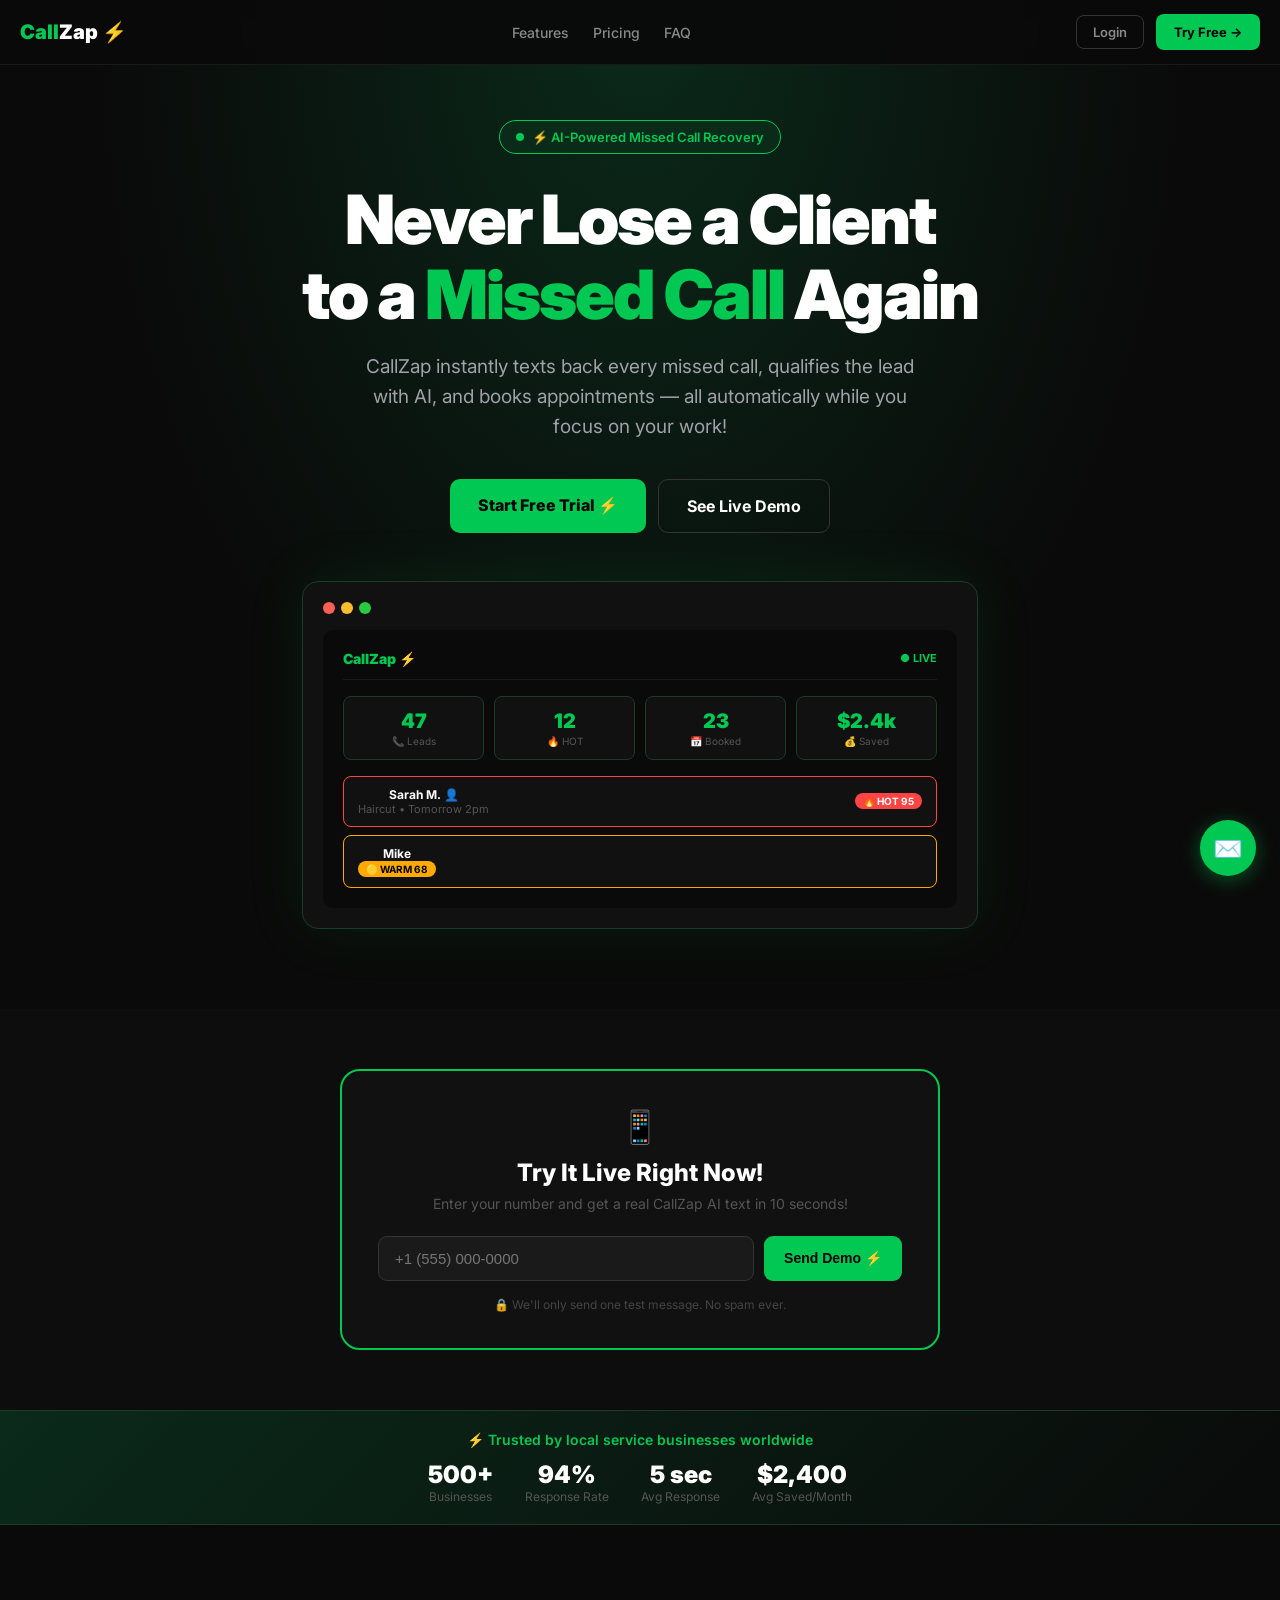
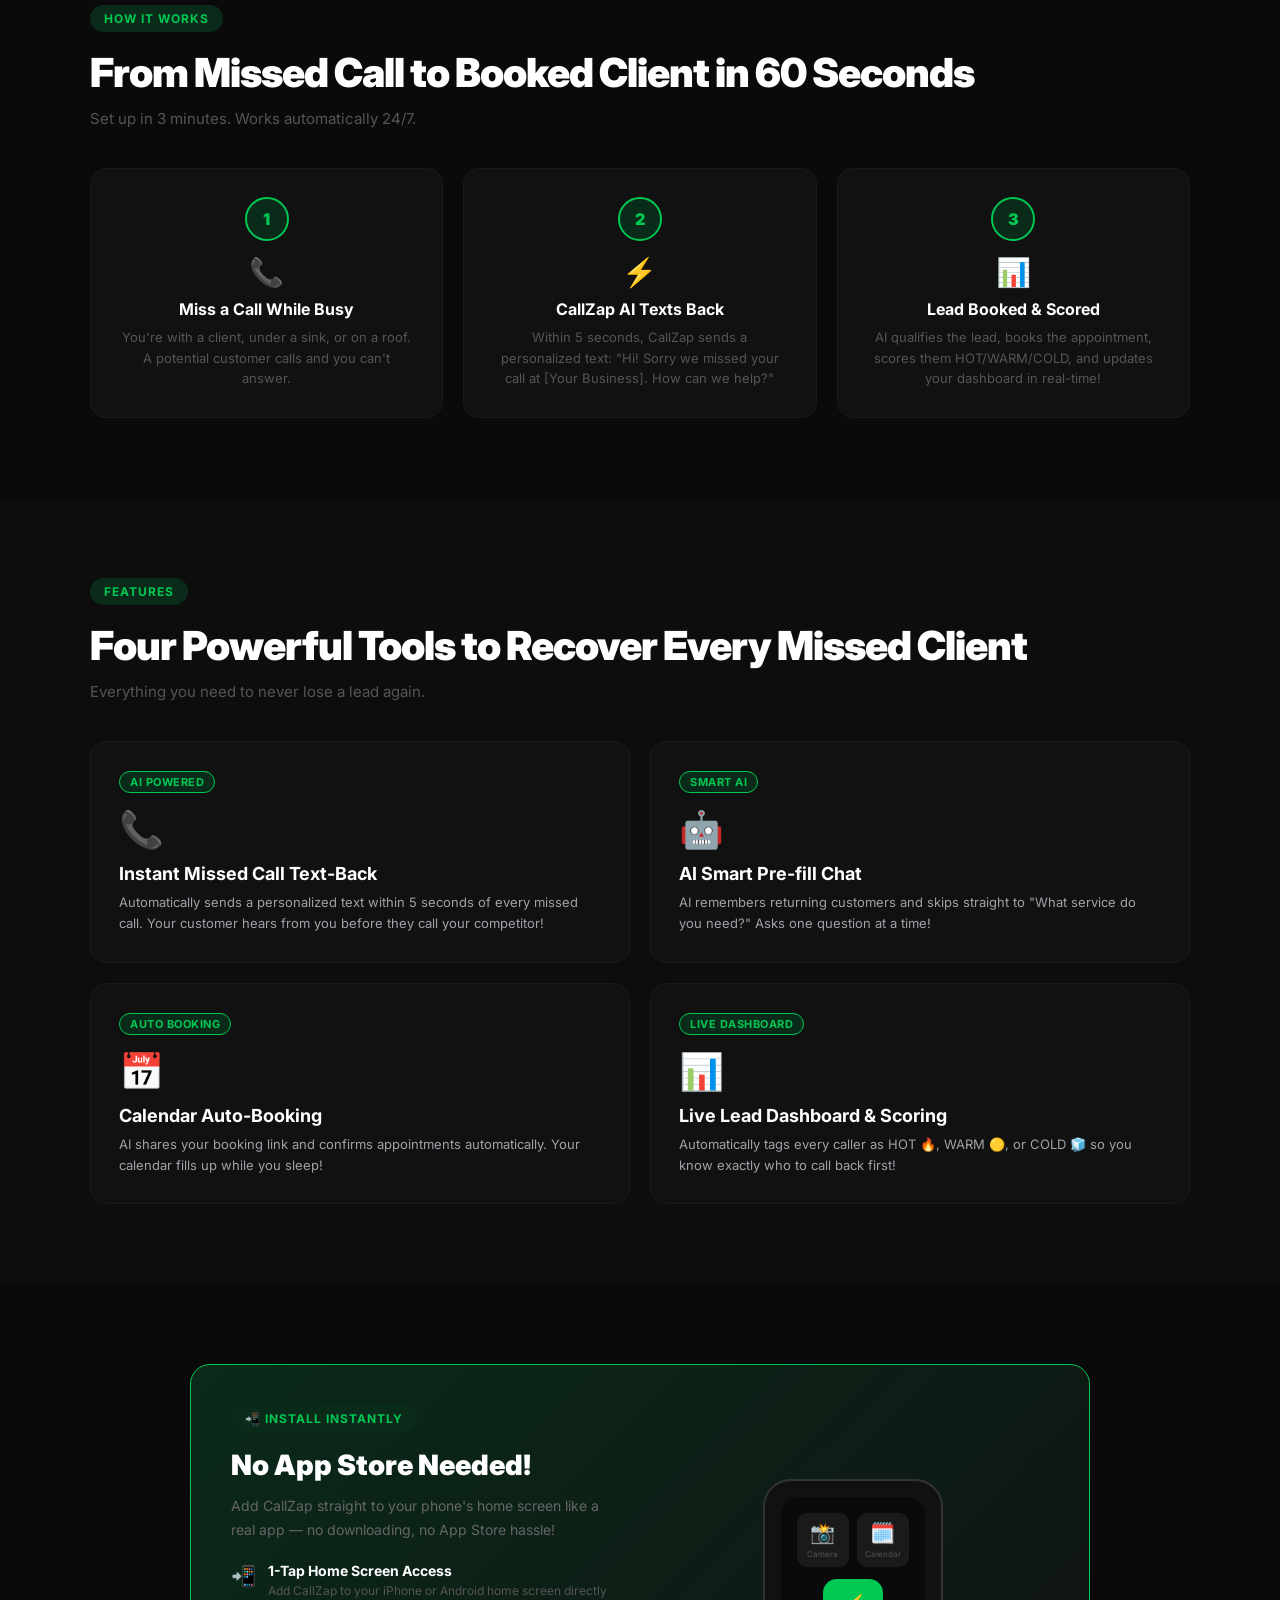
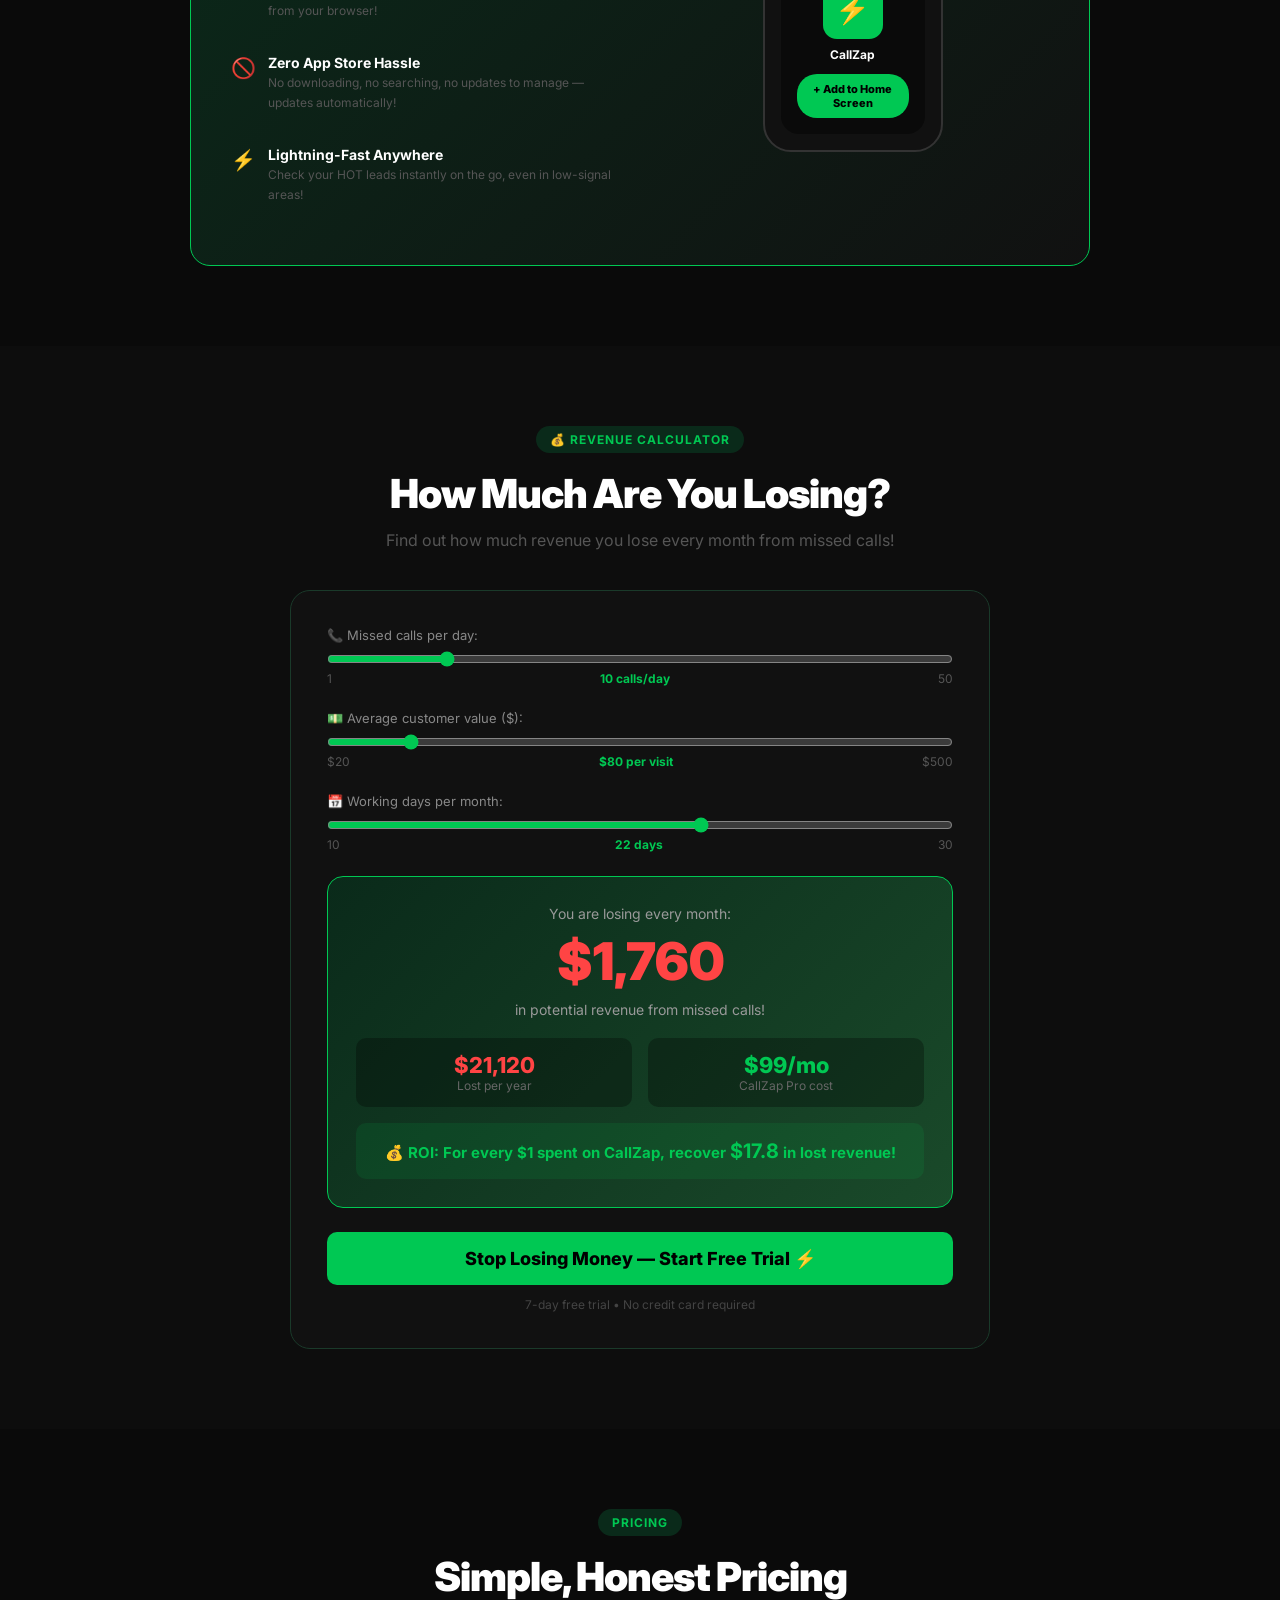
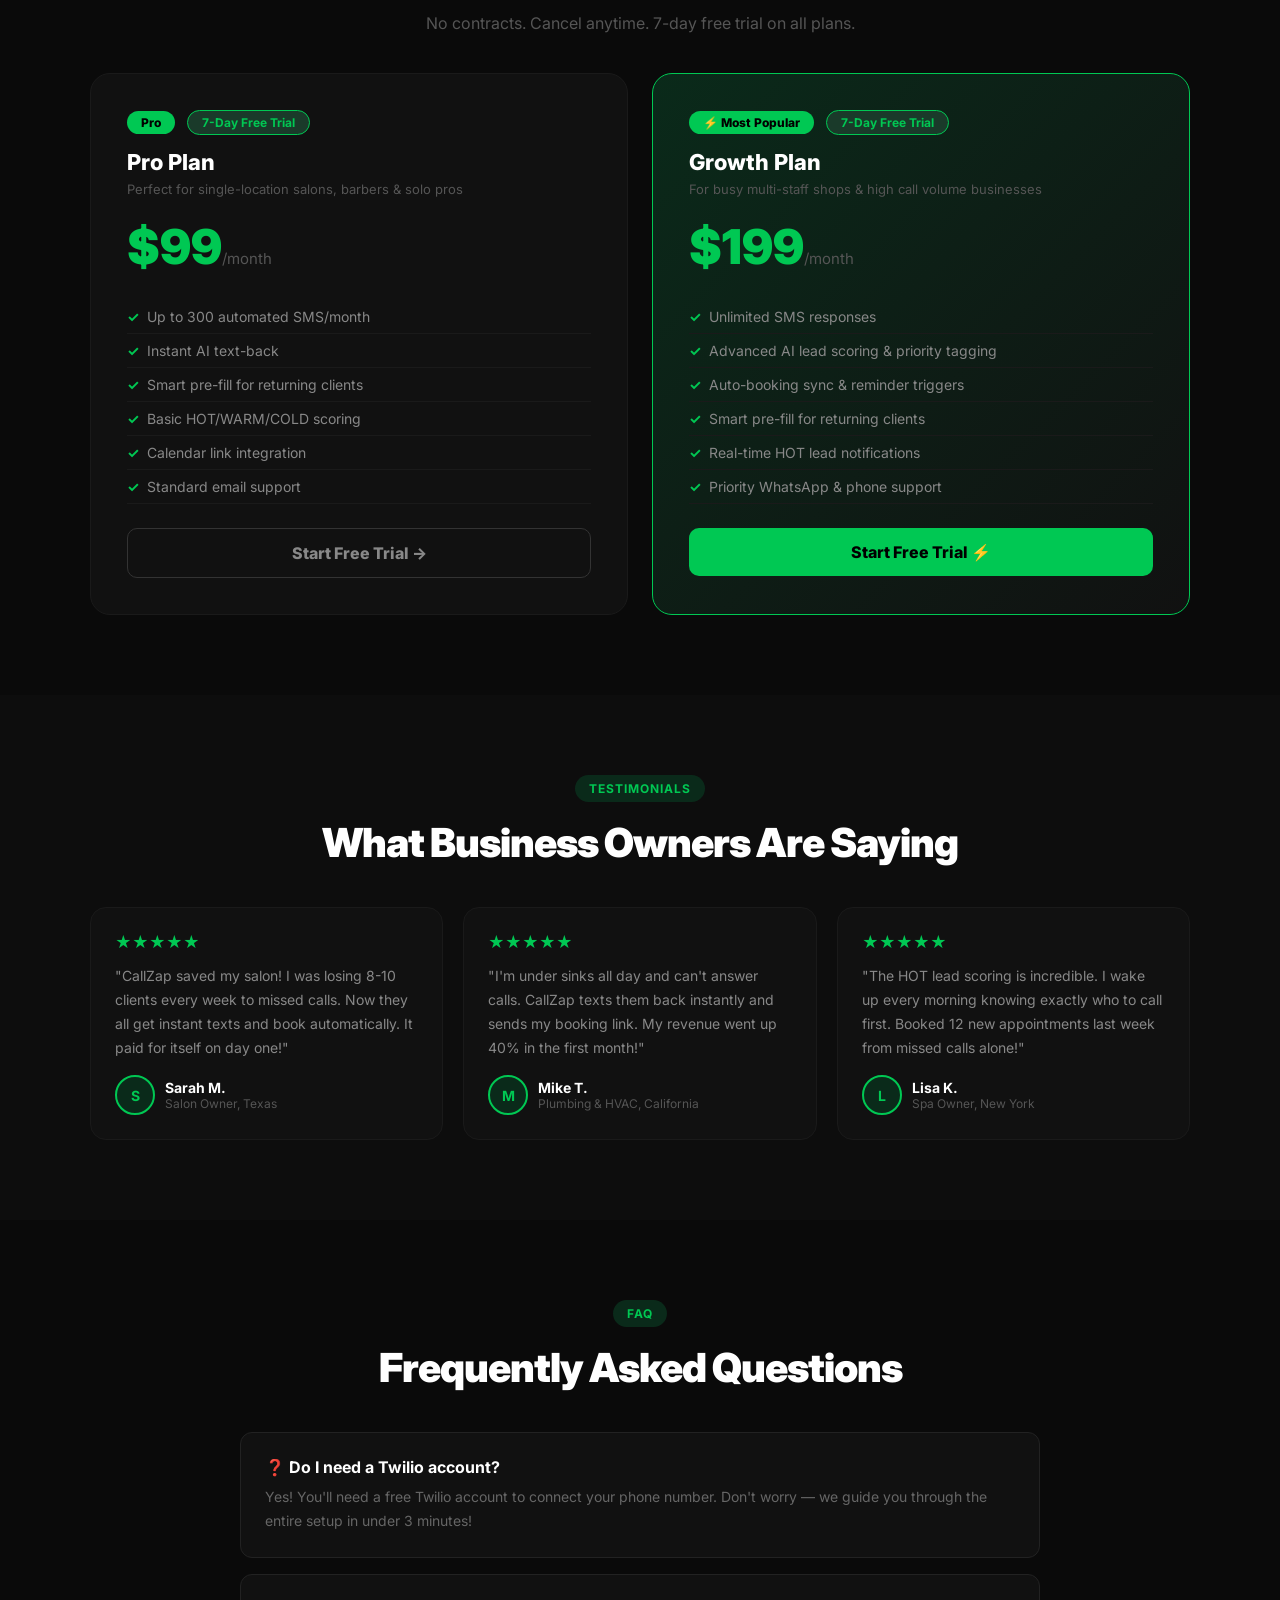
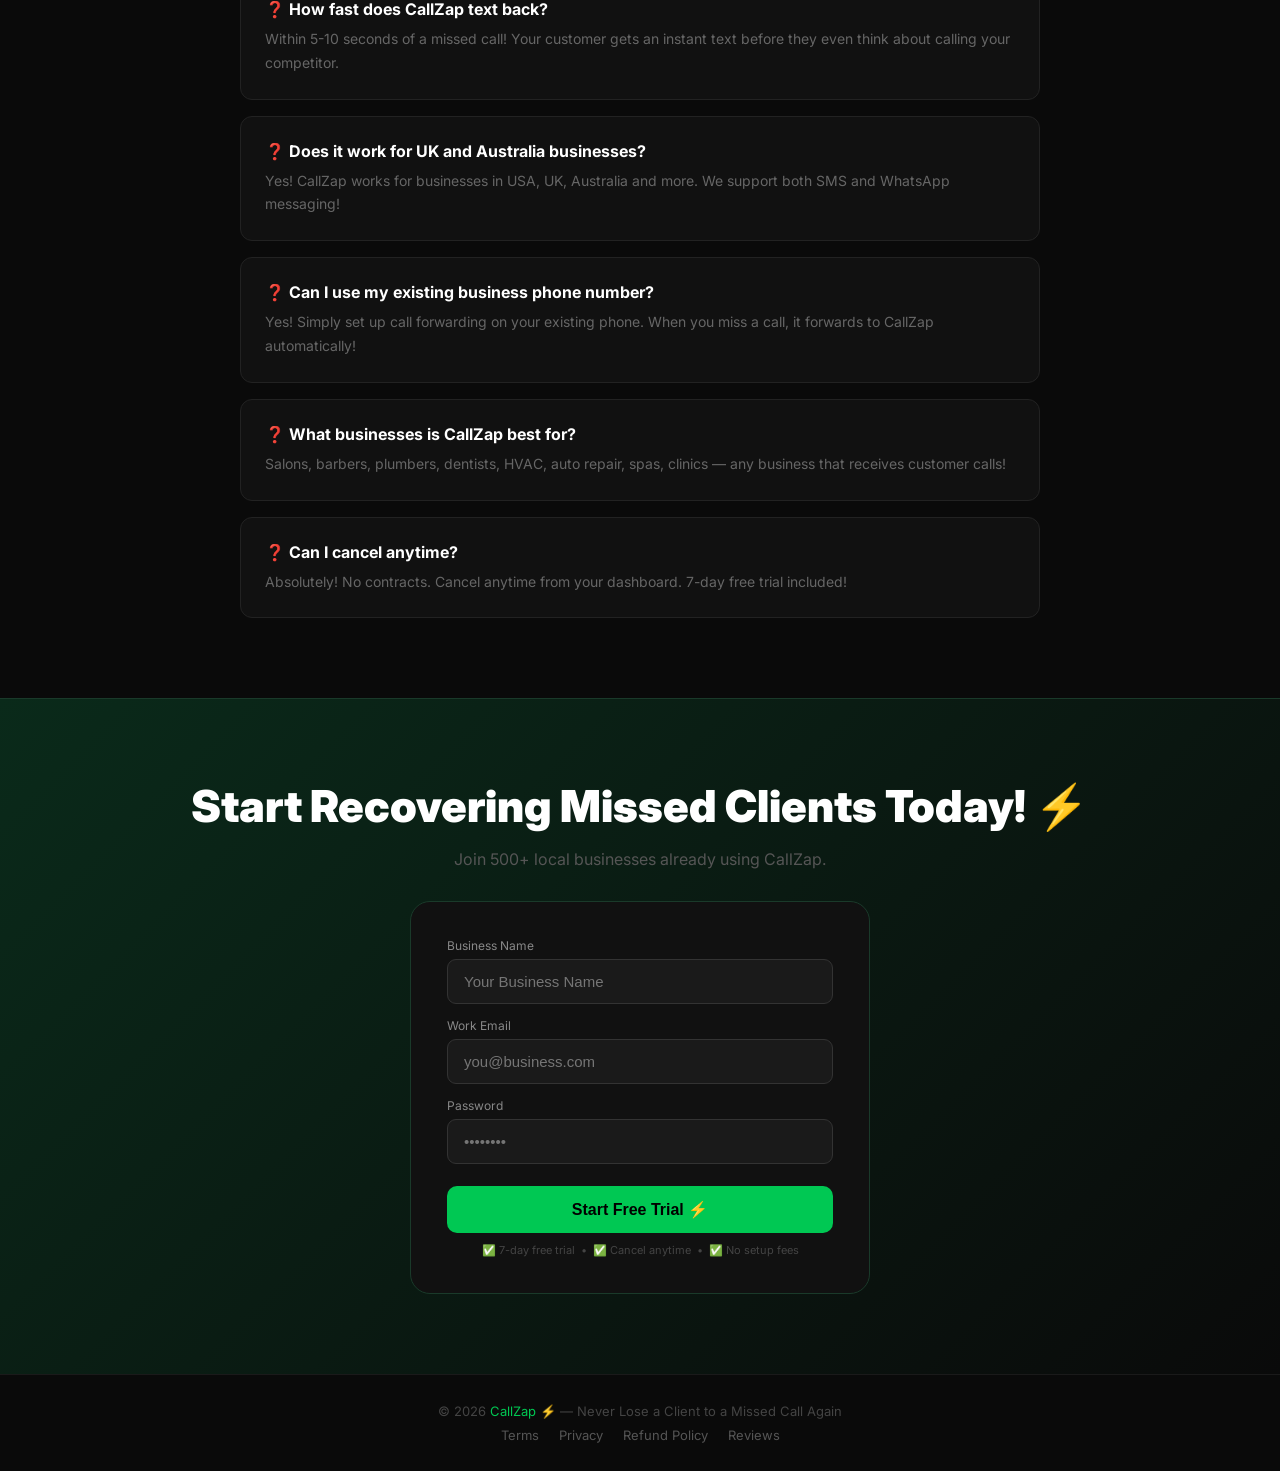
==== index.html @ d6287c59 "fix mobile overflow issues" ====
<!DOCTYPE html>
<html lang="en">
<head>
<meta charset="UTF-8">
<meta name="viewport" content="width=device-width, initial-scale=1.0">
<title>CallZap ⚡ — Never Lose a Client to a Missed Call Again</title>
<link rel="preconnect" href="https://fonts.googleapis.com">
<link href="https://fonts.googleapis.com/css2?family=Inter:wght@400;500;600;700;800;900&display=swap" rel="stylesheet">
<style>
* { margin: 0; padding: 0; box-sizing: border-box; }
body { font-family: 'Inter', sans-serif; background: #0a0a0a; color: white; overflow-x: hidden; }

/* NAVBAR */
.navbar {
  position: fixed; top: 0; width: 100%; z-index: 100;
  background: rgba(10,10,10,0.95);
  backdrop-filter: blur(10px);
  border-bottom: 1px solid #1a1a1a;
  padding: 14px 20px;
  display: flex; justify-content: space-between; align-items: center;
}
.nav-logo { color: #00c853; font-size: 20px; font-weight: 900; }
.nav-logo span { color: white; }
.nav-links { display: flex; gap: 24px; list-style: none; }
.nav-links a { color: #888; text-decoration: none; font-size: 14px; font-weight: 500; }
.nav-links a:hover { color: white; }
.nav-right { display: flex; gap: 12px; align-items: center; }
.nav-login {
  background: transparent; color: #888;
  border: 1px solid #333; padding: 8px 16px;
  border-radius: 8px; text-decoration: none;
  font-size: 13px; font-weight: 600;
}
.nav-cta {
  background: #00c853; color: #000;
  padding: 10px 18px; border-radius: 8px;
  text-decoration: none; font-weight: 700; font-size: 13px;
  white-space: nowrap;
}
.hamburger {
  display: none; flex-direction: column; gap: 5px;
  cursor: pointer; background: none; border: none; padding: 4px;
}
.hamburger span { width: 24px; height: 2px; background: white; border-radius: 2px; }
.mobile-menu {
  display: none; position: fixed;
  top: 56px; left: 0; right: 0;
  background: #111; border-bottom: 1px solid #1a3a2a;
  padding: 20px; z-index: 99;
  flex-direction: column; gap: 16px;
}
.mobile-menu.open { display: flex; }
.mobile-menu a { color: #888; text-decoration: none; font-size: 16px; padding: 8px 0; border-bottom: 1px solid #1a1a1a; }
.mob-cta {
  background: #00c853 !important; color: #000 !important;
  padding: 14px !important; border-radius: 8px;
  text-align: center; font-weight: 800 !important;
  font-size: 16px; display: block;
}
@media(max-width:768px) {
  .nav-links { display: none; }
  .nav-right { display: none; }
  .hamburger { display: flex; }
}

/* HERO */
.hero {
  min-height: 100vh;
  display: flex; align-items: center; justify-content: center;
  text-align: center;
  padding: 120px 20px 80px;
  background: radial-gradient(ellipse at top, #0a2a1a 0%, #0a0a0a 60%);
}
.hero-badge {
  display: inline-flex; align-items: center; gap: 8px;
  background: #0a2a1a; border: 1px solid #00c853;
  color: #00c853; padding: 8px 16px; border-radius: 20px;
  font-size: 13px; font-weight: 600; margin-bottom: 28px;
}
.badge-dot { width: 8px; height: 8px; background: #00c853; border-radius: 50%; animation: pulse 2s infinite; }
@keyframes pulse { 0%,100%{opacity:1} 50%{opacity:0.4} }
.hero h1 {
  font-size: clamp(32px, 6vw, 68px);
  font-weight: 900; line-height: 1.1;
  margin-bottom: 20px; letter-spacing: -2px;
}
.hero h1 span { color: #00c853; }
.hero p {
  font-size: clamp(15px, 2vw, 19px);
  color: #A1A1AA; max-width: 560px; margin: 0 auto 36px;
  line-height: 1.6;
}
.hero-buttons { display: flex; gap: 12px; justify-content: center; flex-wrap: wrap; margin-bottom: 48px; }
.btn-primary {
  background: #00c853; color: #000;
  padding: 16px 28px; border-radius: 10px;
  font-weight: 800; font-size: 16px;
  text-decoration: none; display: inline-block;
  transition: all 0.2s;
}
.btn-primary:hover { background: #00a846; transform: translateY(-2px); }
.btn-secondary {
  background: transparent; color: white;
  padding: 16px 28px; border-radius: 10px;
  font-weight: 700; font-size: 16px;
  text-decoration: none; border: 1px solid #333;
  transition: all 0.2s;
}
.btn-secondary:hover { border-color: #00c853; color: #00c853; }

/* DASHBOARD SCREENSHOT */
.dashboard-preview {
  max-width: 900px; margin: 0 auto;
  background: #111; border: 1px solid #1a3a2a;
  border-radius: 16px; padding: 20px;
  box-shadow: 0 0 60px rgba(0,200,83,0.1);
}
.preview-bar {
  display: flex; gap: 6px; margin-bottom: 16px;
}
.preview-dot { width: 12px; height: 12px; border-radius: 50%; }
.preview-inner {
  background: #0a0a0a; border-radius: 10px; padding: 20px;
}
.preview-nav {
  display: flex; justify-content: space-between;
  align-items: center; margin-bottom: 16px;
  padding-bottom: 12px; border-bottom: 1px solid #1a1a1a;
}
.preview-logo { color: #00c853; font-weight: 900; font-size: 14px; }
.preview-stats { display: grid; grid-template-columns: repeat(4,1fr); gap: 10px; margin-bottom: 16px; }
.preview-stat {
  background: #111; border: 1px solid #1a3a2a;
  border-radius: 8px; padding: 12px; text-align: center;
}
.preview-num { font-size: 20px; font-weight: 900; color: #00c853; }
.preview-lbl { color: #555; font-size: 10px; margin-top: 2px; }
.preview-leads { display: flex; flex-direction: column; gap: 8px; }
.preview-lead {
  background: #111; border-radius: 8px; padding: 10px 14px;
  display: flex; justify-content: space-between; align-items: center;
}
.preview-lead-name { font-weight: 700; font-size: 12px; }
.preview-lead-service { color: #555; font-size: 11px; }
.hot-badge { background: #ff4444; color: white; padding: 2px 8px; border-radius: 10px; font-size: 10px; font-weight: 700; }
.warm-badge { background: #ffaa00; color: #000; padding: 2px 8px; border-radius: 10px; font-size: 10px; font-weight: 700; }

/* LIVE DEMO BOX */
.demo-wrap { background: #0d0d0d; padding: 60px 20px; }
.demo-box {
  max-width: 600px; margin: 0 auto;
  background: #111; border: 2px solid #00c853;
  border-radius: 20px; padding: 36px; text-align: center;
}
.demo-title { font-size: 24px; font-weight: 800; margin-bottom: 8px; }
.demo-sub { color: #555; font-size: 14px; margin-bottom: 24px; }
.demo-input-row { display: flex; gap: 10px; margin-bottom: 16px; }
.demo-input {
  flex: 1; padding: 13px 16px;
  background: #1a1a1a; border: 1px solid #333;
  border-radius: 9px; color: white; font-size: 15px; outline: none;
}
.demo-input:focus { border-color: #00c853; }
.demo-btn {
  background: #00c853; color: #000; border: none;
  padding: 13px 20px; border-radius: 9px;
  font-weight: 800; font-size: 14px; cursor: pointer;
  white-space: nowrap;
}
.demo-note { color: #444; font-size: 12px; }

/* SOCIAL PROOF BANNER */
.proof-wrap {
  background: linear-gradient(135deg, #0a2a1a, #0a0a0a);
  border-top: 1px solid #1a3a2a; border-bottom: 1px solid #1a3a2a;
  padding: 20px; text-align: center;
}
.proof-text { color: #00c853; font-size: 14px; font-weight: 600; }
.proof-stats { display: flex; gap: 32px; justify-content: center; margin-top: 12px; flex-wrap: wrap; }
.proof-stat { text-align: center; }
.proof-num { font-size: 24px; font-weight: 900; color: white; }
.proof-lbl { color: #555; font-size: 12px; }

/* HOW IT WORKS */
.hiw-wrap { padding: 80px 20px; }
.section { max-width: 1100px; margin: 0 auto; }
.section-badge {
  display: inline-block; background: #0a2a1a;
  color: #00c853; padding: 6px 14px; border-radius: 20px;
  font-size: 12px; font-weight: 700; text-transform: uppercase;
  letter-spacing: 1px; margin-bottom: 16px;
}
.section-title { font-size: clamp(24px, 4vw, 40px); font-weight: 900; margin-bottom: 12px; letter-spacing: -1px; }
.section-sub { color: #555; font-size: 15px; margin-bottom: 40px; }
.steps { display: grid; grid-template-columns: repeat(3,1fr); gap: 20px; }
@media(max-width:700px){ .steps { grid-template-columns: 1fr; } }
.step {
  background: #111; border: 1px solid #1a1a1a;
  border-radius: 16px; padding: 28px; text-align: center;
  transition: border-color 0.3s;
}
.step:hover { border-color: #00c853; }
.step-num {
  width: 44px; height: 44px; background: #0a2a1a;
  border: 2px solid #00c853; border-radius: 50%;
  display: flex; align-items: center; justify-content: center;
  font-weight: 900; color: #00c853; font-size: 16px;
  margin: 0 auto 14px;
}
.step-icon { font-size: 28px; margin-bottom: 10px; }
.step h3 { font-size: 16px; font-weight: 700; margin-bottom: 8px; }
.step p { color: #555; font-size: 13px; line-height: 1.6; }

/* FEATURES */
.features-wrap { background: #0d0d0d; padding: 80px 20px; }
.features-grid { display: grid; grid-template-columns: repeat(2,1fr); gap: 20px; }
@media(max-width:700px){ .features-grid { grid-template-columns: 1fr; } }
.fcard {
  background: #111; border: 1px solid #1a1a1a;
  border-radius: 16px; padding: 28px;
  transition: all 0.3s;
}
.fcard:hover { border-color: #00c853; transform: translateY(-4px); }
.fcard-badge {
  display: inline-block; background: #0a2a1a;
  color: #00c853; border: 1px solid #00c853;
  padding: 3px 10px; border-radius: 20px;
  font-size: 11px; font-weight: 700;
  text-transform: uppercase; letter-spacing: 0.5px;
  margin-bottom: 14px;
}
.fcard-icon { font-size: 36px; margin-bottom: 12px; }
.fcard h3 { font-size: 18px; font-weight: 700; margin-bottom: 8px; }
.fcard p { color: #A1A1AA; font-size: 13px; line-height: 1.6; }

/* PWA SECTION */
.pwa-wrap { padding: 80px 20px; }
.pwa-box {
  max-width: 900px; margin: 0 auto;
  background: linear-gradient(135deg, #0a2a1a, #111);
  border: 1px solid #00c853; border-radius: 20px; padding: 40px;
  display: grid; grid-template-columns: 1fr 1fr; gap: 32px; align-items: center;
}
@media(max-width:700px){ .pwa-box { grid-template-columns: 1fr; } }
.pwa-left h2 { font-size: 28px; font-weight: 900; margin-bottom: 12px; }
.pwa-left p { color: #666; font-size: 14px; line-height: 1.7; margin-bottom: 20px; }
.pwa-features { display: flex; flex-direction: column; gap: 12px; }
.pwa-feature { display: flex; align-items: flex-start; gap: 12px; }
.pwa-feature-icon { font-size: 20px; margin-top: 2px; }
.pwa-feature-text h4 { font-size: 14px; font-weight: 700; margin-bottom: 2px; }
.pwa-feature-text p { color: #555; font-size: 12px; }
.pwa-right { text-align: center; }
.phone-mockup {
  background: #111; border: 2px solid #333;
  border-radius: 28px; padding: 16px;
  display: inline-block; max-width: 180px;
}
.phone-screen {
  background: #0a0a0a; border-radius: 18px;
  padding: 16px; text-align: center;
}
.phone-app-icon {
  width: 60px; height: 60px; background: #00c853;
  border-radius: 14px; margin: 0 auto 8px;
  display: flex; align-items: center; justify-content: center;
  font-size: 28px;
}
.phone-app-name { color: white; font-size: 12px; font-weight: 700; }
.phone-install-btn {
  margin-top: 12px; padding: 8px 16px;
  background: #00c853; color: #000;
  border-radius: 20px; font-size: 11px;
  font-weight: 800; display: inline-block;
}

/* ROI CALCULATOR */
.calc-wrap { background: #0d0d0d; padding: 80px 20px; }
.calc-box {
  max-width: 700px; margin: 0 auto;
  background: #111; border: 1px solid #1a3a2a;
  border-radius: 20px; padding: 36px;
}
.slider-group { margin-bottom: 24px; }
.slider-label { color: #888; font-size: 13px; display: block; margin-bottom: 8px; }
.slider { width: 100%; accent-color: #00c853; }
.slider-row { display: flex; justify-content: space-between; color: #555; font-size: 12px; }
.slider-value { color: #00c853; font-weight: 700; }
.calc-result {
  background: linear-gradient(135deg, #0a2a1a, #1a4a2a);
  border: 1px solid #00c853; border-radius: 16px;
  padding: 28px; text-align: center; margin: 24px 0;
}
.calc-loss { font-size: 52px; font-weight: 900; color: #ff4444; }
.calc-sublabel { color: #999; font-size: 14px; margin-top: 8px; }
.calc-grid { display: grid; grid-template-columns: 1fr 1fr; gap: 16px; margin-top: 20px; }
.calc-stat { background: rgba(0,0,0,0.3); border-radius: 10px; padding: 14px; }
.calc-stat-num { font-size: 22px; font-weight: 800; }
.calc-stat-lbl { color: #666; font-size: 12px; }
.calc-roi {
  margin-top: 16px; padding: 16px;
  background: rgba(0,200,83,0.1); border-radius: 10px;
  color: #00c853; font-weight: 700; font-size: 15px;
}

/* PRICING */
.pricing-wrap { padding: 80px 20px; }
.pricing-grid { display: grid; grid-template-columns: repeat(2,1fr); gap: 24px; }
@media(max-width:700px){ .pricing-grid { grid-template-columns: 1fr; } }
.pcard {
  background: #111; border: 1px solid #1a1a1a;
  border-radius: 20px; padding: 36px; transition: all 0.3s;
}
.pcard.popular {
  border-color: #00c853;
  background: linear-gradient(135deg, #0a2a1a, #111);
}
.popular-badge {
  background: #00c853; color: #000;
  padding: 4px 14px; border-radius: 20px;
  font-size: 12px; font-weight: 800;
  display: inline-block; margin-bottom: 14px;
}
.trial-badge {
  background: #1a3a2a; color: #00c853;
  border: 1px solid #00c853;
  padding: 4px 14px; border-radius: 20px;
  font-size: 12px; font-weight: 700;
  display: inline-block; margin-bottom: 14px; margin-left: 8px;
}
.plan-name { font-size: 22px; font-weight: 800; margin-bottom: 6px; }
.plan-target { color: #555; font-size: 13px; margin-bottom: 20px; }
.plan-price { font-size: 48px; font-weight: 900; color: #00c853; }
.plan-price span { font-size: 15px; color: #555; font-weight: 400; }
.plan-features { list-style: none; margin: 24px 0; }
.plan-features li {
  padding: 8px 0; color: #888; font-size: 14px;
  border-bottom: 1px solid #1a1a1a;
  display: flex; align-items: center; gap: 8px;
}
.plan-features li::before { content: "✓"; color: #00c853; font-weight: 700; }
.plan-btn {
  width: 100%; padding: 14px;
  background: #00c853; color: #000;
  border: none; border-radius: 10px;
  font-weight: 800; font-size: 16px;
  cursor: pointer; text-decoration: none;
  display: block; text-align: center; transition: all 0.2s;
}
.plan-btn:hover { background: #00a846; }
.plan-btn.outline {
  background: transparent; color: #888; border: 1px solid #333;
}
.plan-btn.outline:hover { border-color: #00c853; color: #00c853; }

/* TESTIMONIALS */
.testi-wrap { background: #0d0d0d; padding: 80px 20px; }
.tgrid { display: grid; grid-template-columns: repeat(3,1fr); gap: 20px; }
@media(max-width:700px){ .tgrid { grid-template-columns: 1fr; } }
.tcard {
  background: #111; border: 1px solid #1a1a1a;
  border-radius: 16px; padding: 24px;
}
.stars { color: #00c853; font-size: 16px; margin-bottom: 12px; }
.tcard p { color: #888; font-size: 14px; line-height: 1.7; margin-bottom: 16px; }
.tauthor { display: flex; align-items: center; gap: 10px; }
.tavatar {
  width: 40px; height: 40px; border-radius: 50%;
  background: #0a2a1a; border: 2px solid #00c853;
  display: flex; align-items: center; justify-content: center;
  font-weight: 700; color: #00c853; font-size: 14px;
}
.tname { font-weight: 700; font-size: 14px; }
.trole { color: #555; font-size: 12px; }

/* FAQ */
.faq-wrap { padding: 80px 20px; }
.faq-list { display: flex; flex-direction: column; gap: 16px; max-width: 800px; margin: 0 auto; }
.faq-item {
  background: #111; border: 1px solid #222;
  border-radius: 12px; padding: 24px;
  cursor: pointer; transition: border-color 0.3s;
}
.faq-item:hover { border-color: #00c853; }
.faq-q { font-size: 16px; font-weight: 700; margin-bottom: 8px; }
.faq-a { color: #666; font-size: 14px; line-height: 1.7; }

/* BOTTOM CTA */
.cta-wrap {
  background: linear-gradient(135deg, #0a2a1a, #0a0a0a);
  border-top: 1px solid #1a3a2a; padding: 80px 20px; text-align: center;
}
.cta-wrap h2 { font-size: clamp(24px, 4vw, 44px); font-weight: 900; margin-bottom: 16px; }
.cta-wrap p { color: #555; font-size: 16px; margin-bottom: 32px; }
.signup-box {
  max-width: 460px; margin: 0 auto;
  background: #111; border: 1px solid #1a3a2a;
  border-radius: 20px; padding: 36px;
}
.form-group { margin-bottom: 14px; text-align: left; }
.form-group label { display: block; color: #888; font-size: 12px; margin-bottom: 6px; }
.form-group input {
  width: 100%; padding: 13px 16px;
  background: #1a1a1a; border: 1px solid #333;
  border-radius: 9px; color: white; font-size: 15px; outline: none;
}
.form-group input:focus { border-color: #00c853; }
.signup-btn {
  width: 100%; padding: 14px;
  background: #00c853; color: #000;
  border: none; border-radius: 10px;
  font-weight: 800; font-size: 16px; cursor: pointer; margin-top: 8px;
}
.signup-note { color: #444; font-size: 11px; margin-top: 10px; }

/* FOOTER */
footer {
  background: #0a0a0a; border-top: 1px solid #1a1a1a;
  padding: 28px 20px; text-align: center; color: #444; font-size: 13px;
}
footer span { color: #00c853; }
footer a { color: #555; text-decoration: none; margin: 0 8px; }
footer a:hover { color: #00c853; }

/* EMAIL BUTTON */
.email-float {
  position: fixed; bottom: 24px; right: 24px;
  background: #00c853; color: white;
  width: 56px; height: 56px; border-radius: 50%;
  display: flex; align-items: center; justify-content: center;
  font-size: 24px; text-decoration: none;
  box-shadow: 0 4px 20px rgba(0,200,83,0.4); z-index: 9999;
  transition: all 0.3s;
}
.email-float:hover { transform: scale(1.1); }
  @media(max-width:500px) {
  .demo-input-row { flex-direction: column; }
  .demo-btn { width: 100%; }
}
  @media(max-width:500px) {
  .calc-grid { grid-template-columns: 1fr; }
  .pwa-box { padding: 20px; }
  .calc-box { padding: 20px; }
  .demo-box { padding: 20px; }
}
</style>
</head>
<body>

<!-- NAVBAR -->
<nav class="navbar">
  <div class="nav-logo">Call<span>Zap</span> ⚡</div>
  <ul class="nav-links">
    <li><a href="#features">Features</a></li>
    <li><a href="#pricing">Pricing</a></li>
    <li><a href="#faq">FAQ</a></li>
  </ul>
  <div class="nav-right">
    <a href="login.html" class="nav-login">Login</a>
    <a href="signup.html" class="nav-cta">Try Free →</a>
  </div>
  <button class="hamburger" onclick="toggleMenu()">
    <span></span><span></span><span></span>
  </button>
</nav>

<!-- MOBILE MENU -->
<div class="mobile-menu" id="mobileMenu">
  <a href="#features" onclick="toggleMenu()">Features</a>
  <a href="#pricing" onclick="toggleMenu()">Pricing</a>
  <a href="#faq" onclick="toggleMenu()">FAQ</a>
  <a href="login.html" onclick="toggleMenu()">Login</a>
  <a href="signup.html" class="mob-cta">Start Free Trial ⚡</a>
</div>

<!-- HERO -->
<section class="hero">
  <div>
    <div class="hero-badge">
      <span class="badge-dot"></span>
      ⚡ AI-Powered Missed Call Recovery
    </div>
    <h1>Never Lose a Client<br>to a <span>Missed Call</span> Again</h1>
    <p>CallZap instantly texts back every missed call, qualifies the lead with AI, and books appointments — all automatically while you focus on your work!</p>
    <div class="hero-buttons">
      <a href="signup.html" class="btn-primary">Start Free Trial ⚡</a>
      <a href="#demo" class="btn-secondary">See Live Demo</a>
    </div>

    <!-- DASHBOARD PREVIEW -->
    <div class="dashboard-preview">
      <div class="preview-bar">
        <div class="preview-dot" style="background:#ff5f57"></div>
        <div class="preview-dot" style="background:#ffbd2e"></div>
        <div class="preview-dot" style="background:#28ca41"></div>
      </div>
      <div class="preview-inner">
        <div class="preview-nav">
          <div class="preview-logo">CallZap ⚡</div>
          <div style="color:#00c853;font-size:11px;font-weight:700;">● LIVE</div>
        </div>
        <div class="preview-stats">
          <div class="preview-stat">
            <div class="preview-num">47</div>
            <div class="preview-lbl">📞 Leads</div>
          </div>
          <div class="preview-stat">
            <div class="preview-num">12</div>
            <div class="preview-lbl">🔥 HOT</div>
          </div>
          <div class="preview-stat">
            <div class="preview-num">23</div>
            <div class="preview-lbl">📅 Booked</div>
          </div>
          <div class="preview-stat">
            <div class="preview-num">$2.4k</div>
            <div class="preview-lbl">💰 Saved</div>
          </div>
        </div>
        <div class="preview-leads">
          <div class="preview-lead" style="border:1px solid #ff4444">
            <div>
              <div class="preview-lead-name">Sarah M. 👤</div>
              <div class="preview-lead-service">Haircut • Tomorrow 2pm</div>
            </div>
            <div class="hot-badge">🔥 HOT 95</div>
          </div>
          <div class="preview-lead" style="border:1px solid #ffaa00">
            <div>
              <div class="preview-lead-name">Mike
      </div>
            <div class="warm-badge">🟡 WARM 68</div>
          </div>
        </div>
      </div>
    </div>
  </div>
</section>

<!-- LIVE DEMO -->
<div class="demo-wrap" id="demo">
  <div class="demo-box">
    <div style="font-size:32px;margin-bottom:12px;">📱</div>
    <div class="demo-title">Try It Live Right Now!</div>
    <div class="demo-sub">Enter your number and get a real CallZap AI text in 10 seconds!</div>
    <div class="demo-input-row">
      <input class="demo-input" id="demoPhone" placeholder="+1 (555) 000-0000" type="tel">
      <button class="demo-btn" onclick="sendDemo()">Send Demo ⚡</button>
    </div>
    <div class="demo-note">🔒 We'll only send one test message. No spam ever.</div>
    <div id="demoResult" style="display:none;margin-top:16px;padding:12px;background:#0a2a1a;border:1px solid #00c853;border-radius:8px;color:#00c853;font-size:14px;">
      ✅ Demo text sent! Check your phone!
    </div>
  </div>
</div>

<!-- SOCIAL PROOF BANNER -->
<div class="proof-wrap">
  <div class="proof-text">⚡ Trusted by local service businesses worldwide</div>
  <div class="proof-stats">
    <div class="proof-stat">
      <div class="proof-num">500+</div>
      <div class="proof-lbl">Businesses</div>
    </div>
    <div class="proof-stat">
      <div class="proof-num">94%</div>
      <div class="proof-lbl">Response Rate</div>
    </div>
    <div class="proof-stat">
      <div class="proof-num">5 sec</div>
      <div class="proof-lbl">Avg Response</div>
    </div>
    <div class="proof-stat">
      <div class="proof-num">$2,400</div>
      <div class="proof-lbl">Avg Saved/Month</div>
    </div>
  </div>
</div>

<!-- HOW IT WORKS -->
<div class="hiw-wrap">
  <div class="section">
    <div class="section-badge">How It Works</div>
    <div class="section-title">From Missed Call to Booked Client in 60 Seconds</div>
    <div class="section-sub">Set up in 3 minutes. Works automatically 24/7.</div>
    <div class="steps">
      <div class="step">
        <div class="step-num">1</div>
        <div class="step-icon">📞</div>
        <h3>Miss a Call While Busy</h3>
        <p>You're with a client, under a sink, or on a roof. A potential customer calls and you can't answer.</p>
      </div>
      <div class="step">
        <div class="step-num">2</div>
        <div class="step-icon">⚡</div>
        <h3>CallZap AI Texts Back</h3>
        <p>Within 5 seconds, CallZap sends a personalized text: "Hi! Sorry we missed your call at [Your Business]. How can we help?"</p>
      </div>
      <div class="step">
        <div class="step-num">3</div>
        <div class="step-icon">📊</div>
        <h3>Lead Booked & Scored</h3>
        <p>AI qualifies the lead, books the appointment, scores them HOT/WARM/COLD, and updates your dashboard in real-time!</p>
      </div>
    </div>
  </div>
</div>

<!-- FEATURES -->
<div class="features-wrap" id="features">
  <div class="section">
    <div class="section-badge">Features</div>
    <div class="section-title">Four Powerful Tools to Recover Every Missed Client</div>
    <div class="section-sub">Everything you need to never lose a lead again.</div>
    <div class="features-grid">
      <div class="fcard">
        <div class="fcard-badge">AI POWERED</div>
        <div class="fcard-icon">📞</div>
        <h3>Instant Missed Call Text-Back</h3>
        <p>Automatically sends a personalized text within 5 seconds of every missed call. Your customer hears from you before they call your competitor!</p>
      </div>
      <div class="fcard">
        <div class="fcard-badge">SMART AI</div>
        <div class="fcard-icon">🤖</div>
        <h3>AI Smart Pre-fill Chat</h3>
        <p>AI remembers returning customers and skips straight to "What service do you need?" Asks one question at a time!</p>
      </div>
      <div class="fcard">
        <div class="fcard-badge">AUTO BOOKING</div>
        <div class="fcard-icon">📅</div>
        <h3>Calendar Auto-Booking</h3>
        <p>AI shares your booking link and confirms appointments automatically. Your calendar fills up while you sleep!</p>
      </div>
      <div class="fcard">
        <div class="fcard-badge">LIVE DASHBOARD</div>
        <div class="fcard-icon">📊</div>
        <h3>Live Lead Dashboard & Scoring</h3>
        <p>Automatically tags every caller as HOT 🔥, WARM 🟡, or COLD 🧊 so you know exactly who to call back first!</p>
      </div>
    </div>
  </div>
</div>

<!-- PWA SECTION -->
<div class="pwa-wrap">
  <div class="pwa-box">
    <div class="pwa-left">
      <div class="section-badge">📲 Install Instantly</div>
      <h2>No App Store Needed!</h2>
      <p>Add CallZap straight to your phone's home screen like a real app — no downloading, no App Store hassle!</p>
      <div class="pwa-features">
        <div class="pwa-feature">
          <div class="pwa-feature-icon">📲</div>
          <div class="pwa-feature-text">
            <h4>1-Tap Home Screen Access</h4>
            <p>Add CallZap to your iPhone or Android home screen directly from your browser!</p>
          </div>
        </div>
        <div class="pwa-feature">
          <div class="pwa-feature-icon">🚫</div>
          <div class="pwa-feature-text">
            <h4>Zero App Store Hassle</h4>
            <p>No downloading, no searching, no updates to manage — updates automatically!</p>
          </div>
        </div>
        <div class="pwa-feature">
          <div class="pwa-feature-icon">⚡</div>
          <div class="pwa-feature-text">
            <h4>Lightning-Fast Anywhere</h4>
            <p>Check your HOT leads instantly on the go, even in low-signal areas!</p>
          </div>
        </div>
      </div>
    </div>
    <div class="pwa-right">
      <div class="phone-mockup">
        <div class="phone-screen">
          <div style="display:grid;grid-template-columns:1fr 1fr;gap:8px;margin-bottom:12px;">
            <div style="background:#1a1a1a;border-radius:10px;padding:8px;text-align:center;">
              <div style="font-size:20px;">📸</div>
              <div style="font-size:8px;color:#555;margin-top:4px;">Camera</div>
            </div>
            <div style="background:#1a1a1a;border-radius:10px;padding:8px;text-align:center;">
              <div style="font-size:20px;">🗓️</div>
              <div style="font-size:8px;color:#555;margin-top:4px;">Calendar</div>
            </div>
          </div>
          <div class="phone-app-icon">⚡</div>
          <div class="phone-app-name">CallZap</div>
          <div class="phone-install-btn">+ Add to Home Screen</div>
        </div>
      </div>
    </div>
  </div>
</div>

<!-- ROI CALCULATOR -->
<div class="calc-wrap">
  <div class="section">
    <div style="text-align:center;margin-bottom:40px;">
      <div class="section-badge">💰 Revenue Calculator</div>
      <div class="section-title">How Much Are You Losing?</div>
      <p style="color:#555;">Find out how much revenue you lose every month from missed calls!</p>
    </div>
    <div class="calc-box">
      <div class="slider-group">
        <label class="slider-label">📞 Missed calls per day:</label>
        <input type="range" class="slider" id="missedCalls" min="1" max="50" value="10" oninput="calculateRevenue()">
        <div class="slider-row">
          <span>1</span>
          <span class="slider-value" id="missedCallsValue">10 calls/day</span>
          <span>50</span>
        </div>
      </div>
      <div class="slider-group">
        <label class="slider-label">💵 Average customer value ($):</label>
        <input type="range" class="slider" id="customerValue" min="20" max="500" value="80" oninput="calculateRevenue()">
        <div class="slider-row">
          <span>$20</span>
          <span class="slider-value" id="customerValueDisplay">$80 per visit</span>
          <span>$500</span>
        </div>
      </div>
      <div class="slider-group">
        <label class="slider-label">📅 Working days per month:</label>
        <input type="range" class="slider" id="workDays" min="10" max="30" value="22" oninput="calculateRevenue()">
        <div class="slider-row">
          <span>10</span>
          <span class="slider-value" id="workDaysDisplay">22 days</span>
          <span>30</span>
        </div>
      </div>
      <div class="calc-result">
        <p style="color:#999;font-size:14px;margin-bottom:8px;">You are losing every month:</p>
        <div class="calc-loss" id="lostRevenue">$1,760</div>
        <p class="calc-sublabel">in potential revenue from missed calls!</p>
        <div class="calc-grid">
          <div class="calc-stat">
            <div class="calc-stat-num" id="lostPerYear" style="color:#ff4444;">$21,120</div>
            <div class="calc-stat-lbl">Lost per year</div>
          </div>
          <div class="calc-stat">
            <div class="calc-stat-num" style="color:#00c853;">$99/mo</div>
            <div class="calc-stat-lbl">CallZap Pro cost</div>
          </div>
        </div>
        <div class="calc-roi">
          💰 ROI: For every $1 spent on CallZap, recover
          <span id="roiValue" style="font-size:20px;">$17.8</span> in lost revenue!
        </div>
      </div>
      <a href="signup.html" class="btn-primary" style="display:block;text-align:center;padding:16px;font-size:18px;">
        Stop Losing Money — Start Free Trial ⚡
      </a>
      <p style="color:#444;font-size:12px;text-align:center;margin-top:12px;">7-day free trial • No credit card required</p>
    </div>
  </div>
</div>

<!-- PRICING -->
<div class="pricing-wrap" id="pricing">
  <div class="section">
    <div style="text-align:center;margin-bottom:40px;">
      <div class="section-badge">Pricing</div>
      <div class="section-title">Simple, Honest Pricing</div>
      <p style="color:#555;">No contracts. Cancel anytime. 7-day free trial on all plans.</p>
    </div>
    <div class="pricing-grid">
      <div class="pcard">
        <div class="popular-badge">Pro</div>
        <div class="trial-badge">7-Day Free Trial</div>
        <div class="plan-name">Pro Plan</div>
        <div class="plan-target">Perfect for single-location salons, barbers & solo pros</div>
        <div class="plan-price">$99<span>/month</span></div>
        <ul class="plan-features">
          <li>Up to 300 automated SMS/month</li>
          <li>Instant AI text-back</li>
          <li>Smart pre-fill for returning clients</li>
          <li>Basic HOT/WARM/COLD scoring</li>
          <li>Calendar link integration</li>
          <li>Standard email support</li>
        </ul>
        <a href="signup.html" class="plan-btn outline">Start Free Trial →</a>
      </div>
      <div class="pcard popular">
        <div class="popular-badge">⚡ Most Popular</div>
        <div class="trial-badge">7-Day Free Trial</div>
        <div class="plan-name">Growth Plan</div>
        <div class="plan-target">For busy multi-staff shops & high call volume businesses</div>
        <div class="plan-price">$199<span>/month</span></div>
        <ul class="plan-features">
          <li>Unlimited SMS responses</li>
          <li>Advanced AI lead scoring & priority tagging</li>
          <li>Auto-booking sync & reminder triggers</li>
          <li>Smart pre-fill for returning clients</li>
          <li>Real-time HOT lead notifications</li>
          <li>Priority WhatsApp & phone support</li>
        </ul>
        <a href="signup.html" class="plan-btn">Start Free Trial ⚡</a>
      </div>
    </div>
  </div>
</div>

<!-- TESTIMONIALS -->
<div class="testi-wrap">
  <div class="section">
    <div style="text-align:center;margin-bottom:40px;">
      <div class="section-badge">Testimonials</div>
      <div class="section-title">What Business Owners Are Saying</div>
    </div>
    <div class="tgrid">
      <div class="tcard">
        <div class="stars">★★★★★</div>
        <p>"CallZap saved my salon! I was losing 8-10 clients every week to missed calls. Now they all get instant texts and book automatically. It paid for itself on day one!"</p>
        <div class="tauthor">
          <div class="tavatar">S</div>
          <div>
            <div class="tname">Sarah M.</div>
            <div class="trole">Salon Owner, Texas</div>
          </div>
        </div>
      </div>
      <div class="tcard">
        <div class="stars">★★★★★</div>
        <p>"I'm under sinks all day and can't answer calls. CallZap texts them back instantly and sends my booking link. My revenue went up 40% in the first month!"</p>
        <div class="tauthor">
          <div class="tavatar">M</div>
          <div>
            <div class="tname">Mike T.</div>
            <div class="trole">Plumbing & HVAC, California</div>
          </div>
        </div>
      </div>
      <div class="tcard">
        <div class="stars">★★★★★</div>
        <p>"The HOT lead scoring is incredible. I wake up every morning knowing exactly who to call first. Booked 12 new appointments last week from missed calls alone!"</p>
        <div class="tauthor">
          <div class="tavatar">L</div>
          <div>
            <div class="tname">Lisa K.</div>
            <div class="trole">Spa Owner, New York</div>
          </div>
        </div>
      </div>
    </div>
  </div>
</div>

<!-- FAQ -->
<div class="faq-wrap" id="faq">
  <div class="section">
    <div style="text-align:center;margin-bottom:40px;">
      <div class="section-badge">FAQ</div>
      <div class="section-title">Frequently Asked Questions</div>
    </div>
    <div class="faq-list">
      <div class="faq-item">
        <div class="faq-q">❓ Do I need a Twilio account?</div>
        <div class="faq-a">Yes! You'll need a free Twilio account to connect your phone number. Don't worry — we guide you through the entire setup in under 3 minutes!</div>
      </div>
      <div class="faq-item">
        <div class="faq-q">❓ How fast does CallZap text back?</div>
        <div class="faq-a">Within 5-10 seconds of a missed call! Your customer gets an instant text before they even think about calling your competitor.</div>
      </div>
      <div class="faq-item">
        <div class="faq-q">❓ Does it work for UK and Australia businesses?</div>
        <div class="faq-a">Yes! CallZap works for businesses in USA, UK, Australia and more. We support both SMS and WhatsApp messaging!</div>
      </div>
      <div class="faq-item">
        <div class="faq-q">❓ Can I use my existing business phone number?</div>
        <div class="faq-a">Yes! Simply set up call forwarding on your existing phone. When you miss a call, it forwards to CallZap automatically!</div>
      </div>
      <div class="faq-item">
        <div class="faq-q">❓ What businesses is CallZap best for?</div>
        <div class="faq-a">Salons, barbers, plumbers, dentists, HVAC, auto repair, spas, clinics — any business that receives customer calls!</div>
      </div>
      <div class="faq-item">
        <div class="faq-q">❓ Can I cancel anytime?</div>
        <div class="faq-a">Absolutely! No contracts. Cancel anytime from your dashboard. 7-day free trial included!</div>
      </div>
    </div>
  </div>
</div>

<!-- BOTTOM CTA -->
<div class="cta-wrap" id="signup">
  <h2>Start Recovering Missed Clients Today! ⚡</h2>
  <p>Join 500+ local businesses already using CallZap.</p>
  <div class="signup-box">
    <div class="form-group">
      <label>Business Name</label>
      <input type="text" placeholder="Your Business Name">
    </div>
    <div class="form-group">
      <label>Work Email</label>
      <input type="email" placeholder="you@business.com">
    </div>
    <div class="form-group">
      <label>Password</label>
      <input type="password" placeholder="••••••••">
    </div>
    <button class="signup-btn" onclick="window.location.href='signup.html'">Start Free Trial ⚡</button>
    <div class="signup-note">✅ 7-day free trial &nbsp;•&nbsp; ✅ Cancel anytime &nbsp;•&nbsp; ✅ No setup fees</div>
  </div>
</div>

<!-- FOOTER -->
<footer>
  <p>© 2026 <span>CallZap ⚡</span> — Never Lose a Client to a Missed Call Again</p>
  <p style="margin-top:8px;">
    <a href="terms.html">Terms</a>
    <a href="privacy.html">Privacy</a>
    <a href="refund.html">Refund Policy</a>
    <a href="reviews.html">Reviews</a>
  </p>
</footer>

<!-- EMAIL FLOAT -->
<a href="mailto:getnevermissai@gmail.com?subject=CallZap Inquiry" class="email-float" target="_blank">✉️</a>

<script src="https://cdn.paddle.com/paddle/v2/paddle.js"></script>
<script>
function toggleMenu() {
  document.getElementById('mobileMenu').classList.toggle('open');
}

Paddle.Initialize({ token: 'live_YOUR_TOKEN_HERE' });

const PADDLE_PRICES = {
  basic: 'pri_01kwxkpzx0j0mztgejm72vw9nx',
  pro: 'pri_01kwxky4wgbefspqr4h2ezzpnq'
};

function openCheckout(plan) {
  Paddle.Checkout.open({
    items: [{ priceId: PADDLE_PRICES[plan], quantity: 1 }]
  });
}

function sendDemo() {
  const phone = document.getElementById('demoPhone').value;
  if (!phone) { alert('Please enter your phone number!'); return; }
  document.getElementById('demoResult').style.display = 'block';
}

function calculateRevenue() {
  const missed = parseInt(document.getElementById('missedCalls').value);
  const value = parseInt(document.getElementById('customerValue').value);
  const days = parseInt(document.getElementById('workDays').value);
  document.getElementById('missedCallsValue').textContent = missed + ' calls/day';
  document.getElementById('customerValueDisplay').textContent = '$' + value + ' per visit';
  document.getElementById('workDaysDisplay').textContent = days + ' days';
  const monthlyLoss = Math.round(missed * value * days * 0.4);
  const yearlyLoss = monthlyLoss * 12;
  const roi = (monthlyLoss / 99).toFixed(1);
  document.getElementById('lostRevenue').textContent = '$' + monthlyLoss.toLocaleString();
  document.getElementById('lostPerYear').textContent = '$' + yearlyLoss.toLocaleString();
  document.getElementById('roiValue').textContent = '$' + roi;
}
calculateRevenue();
</script>
</body>
</html>
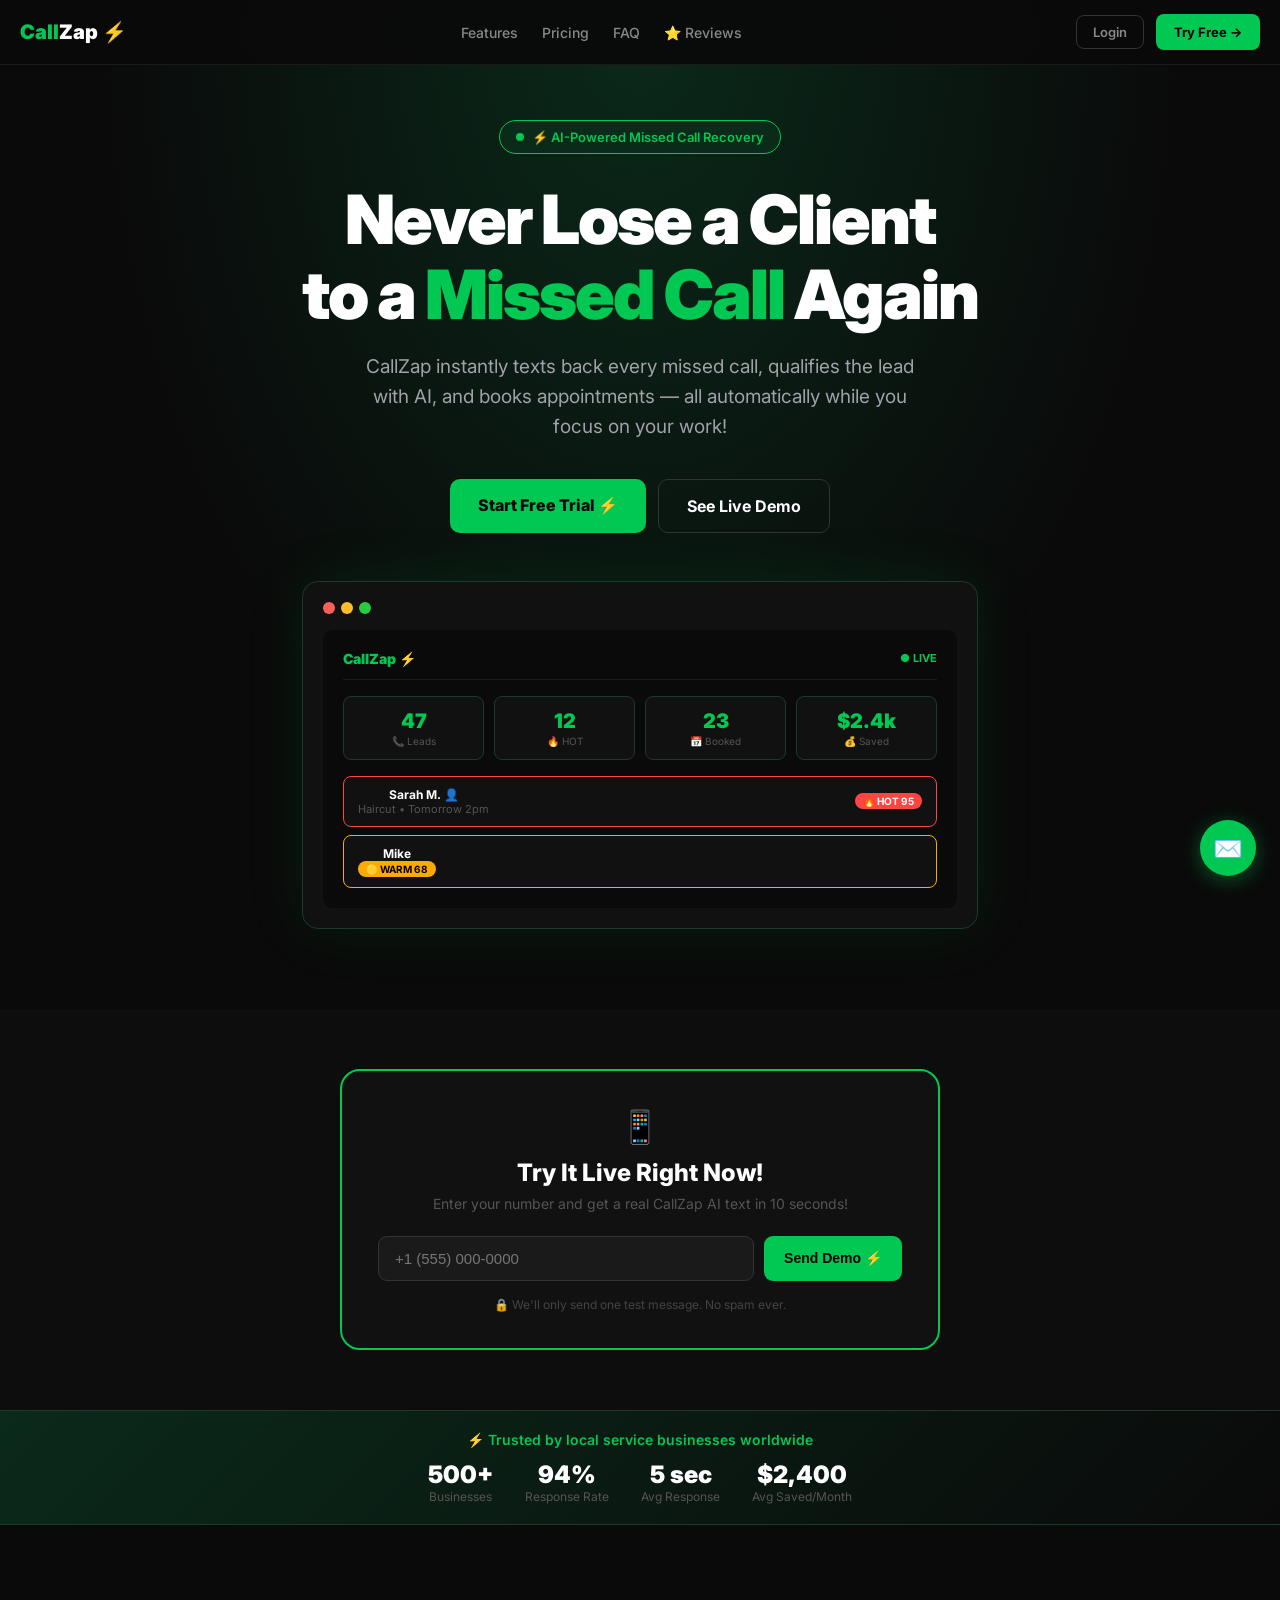
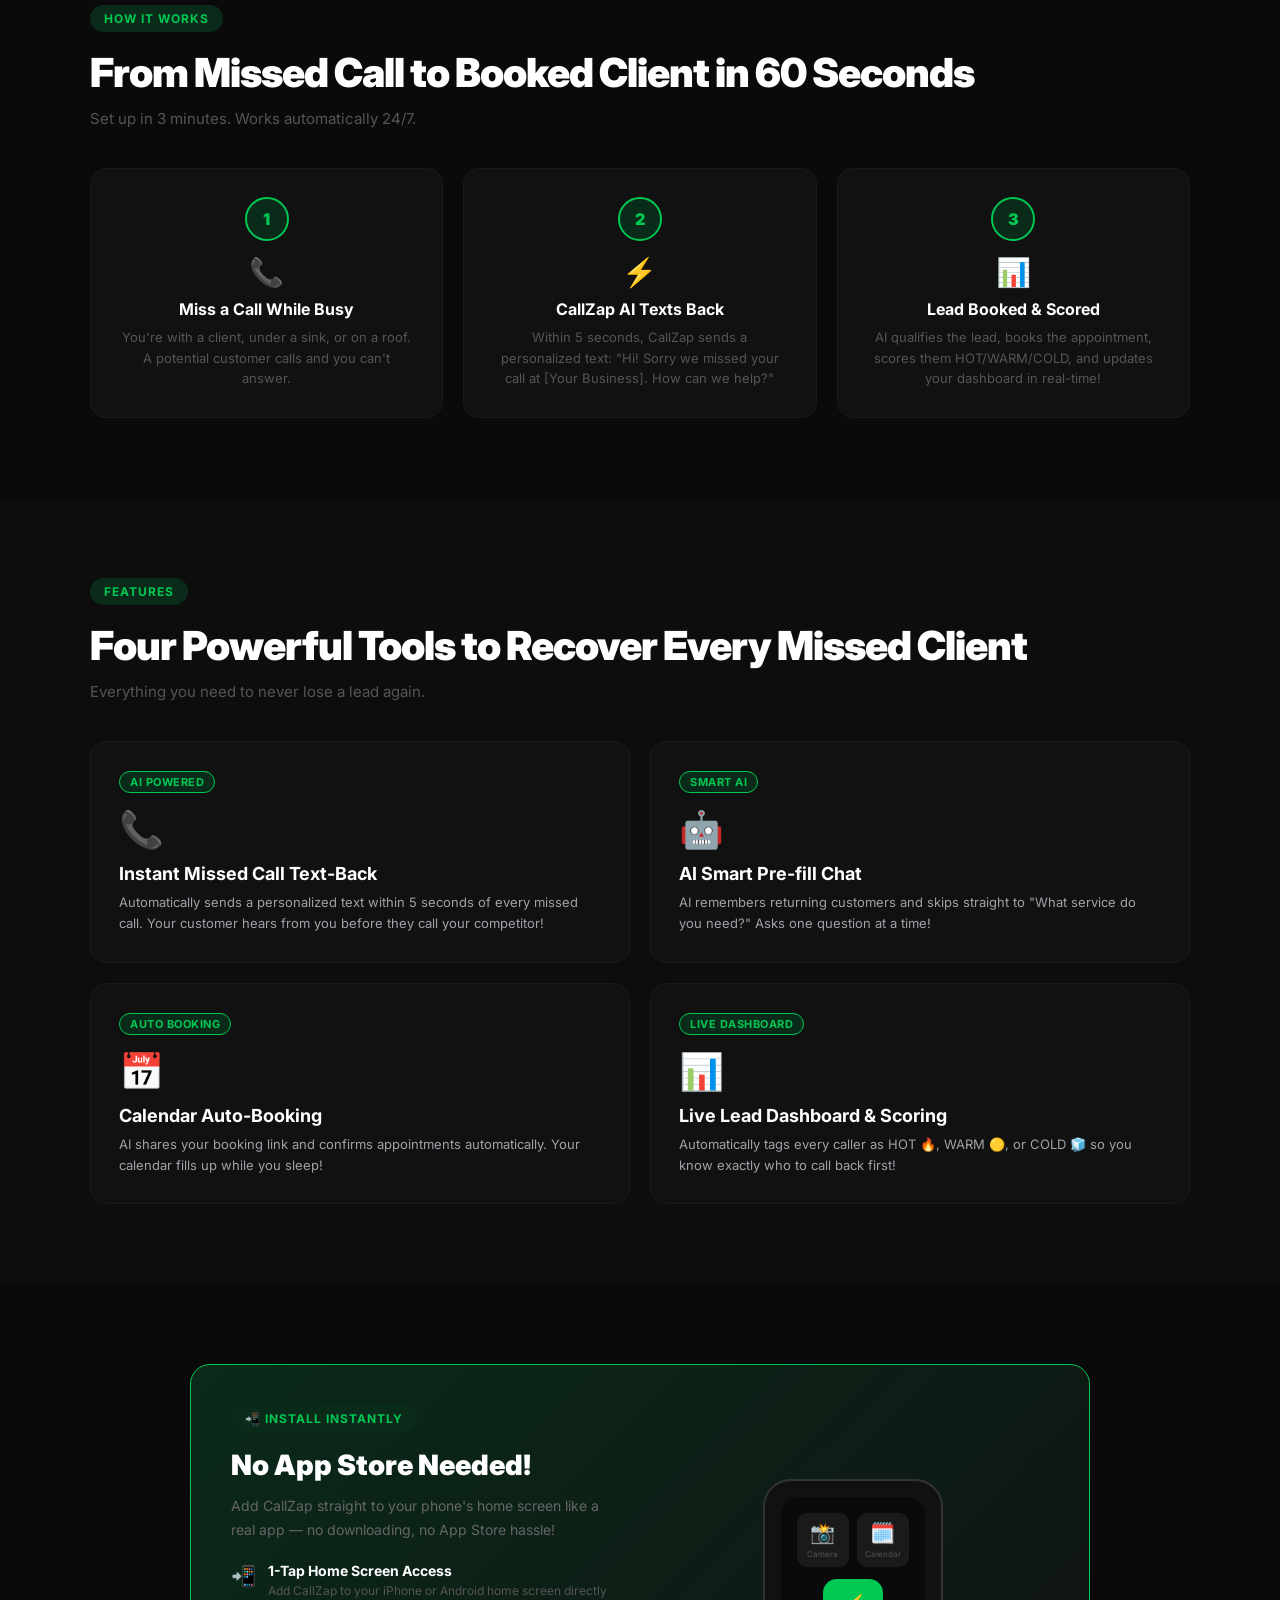
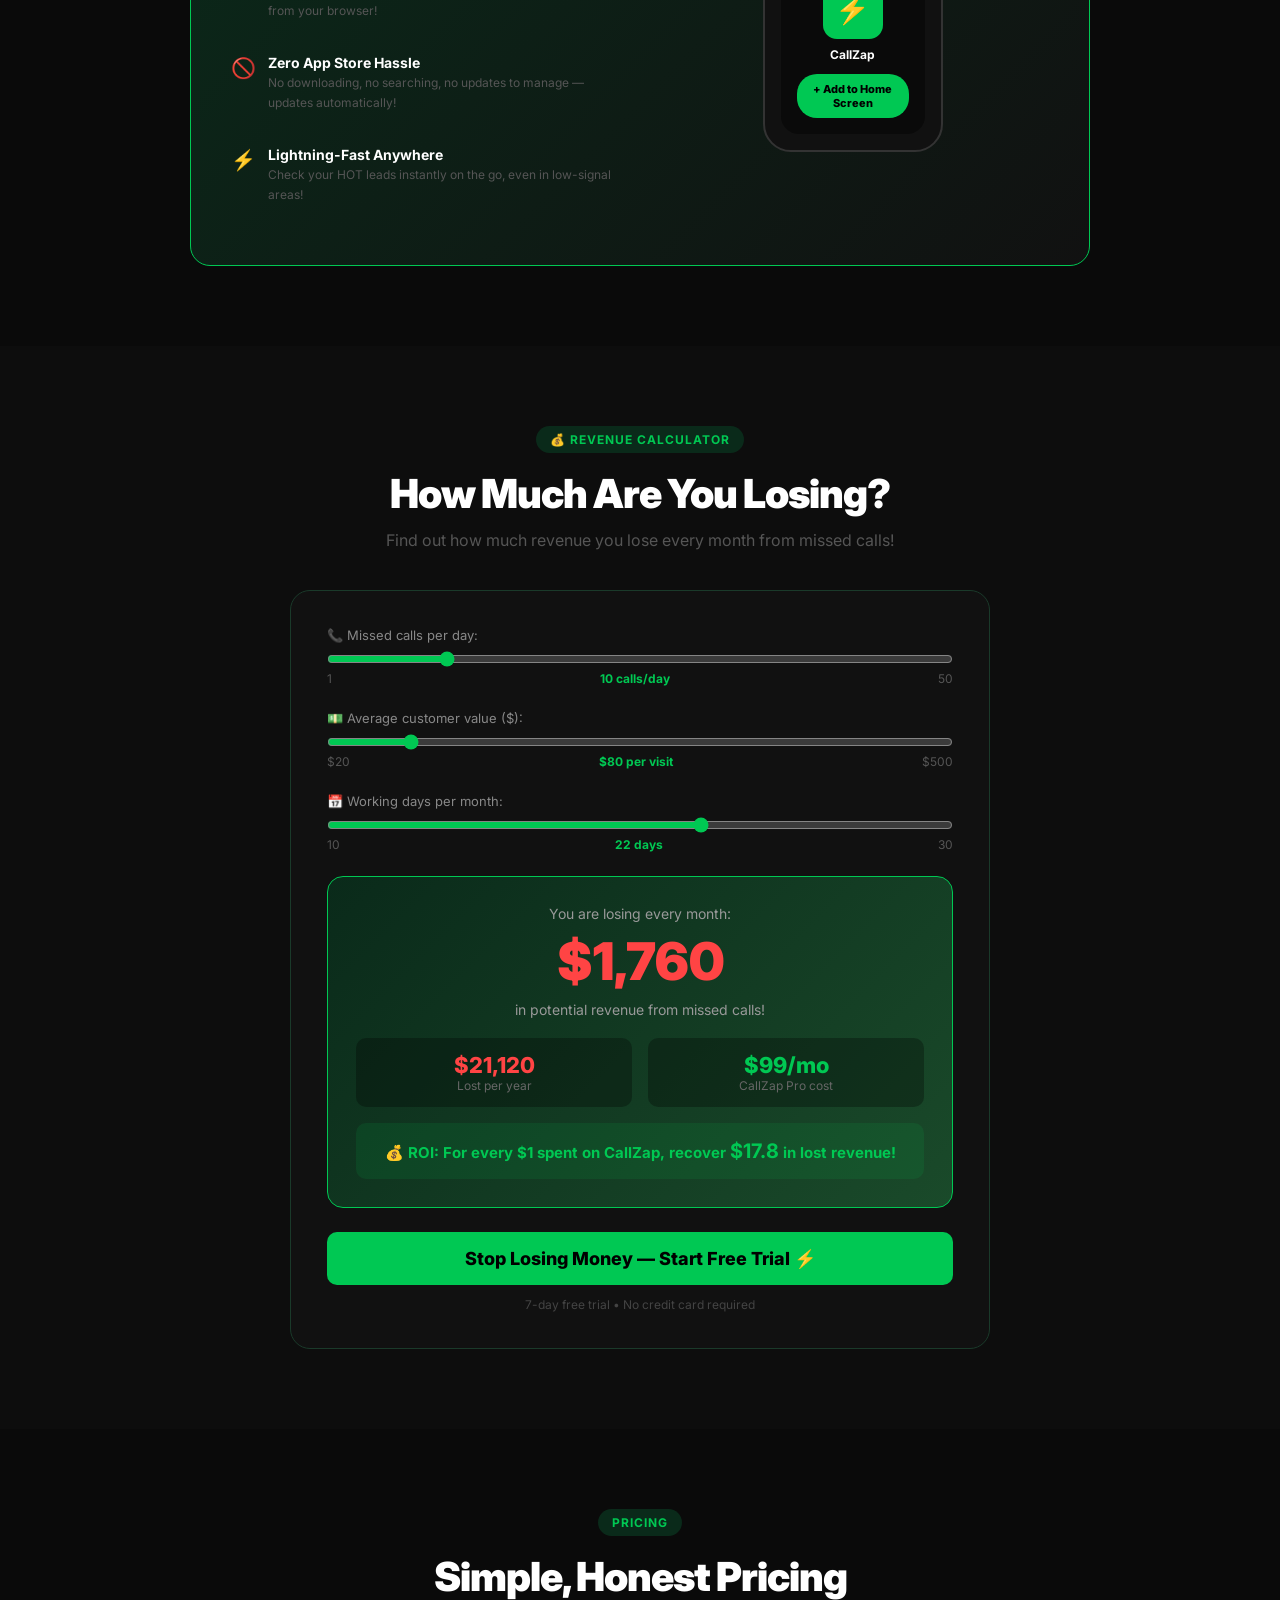
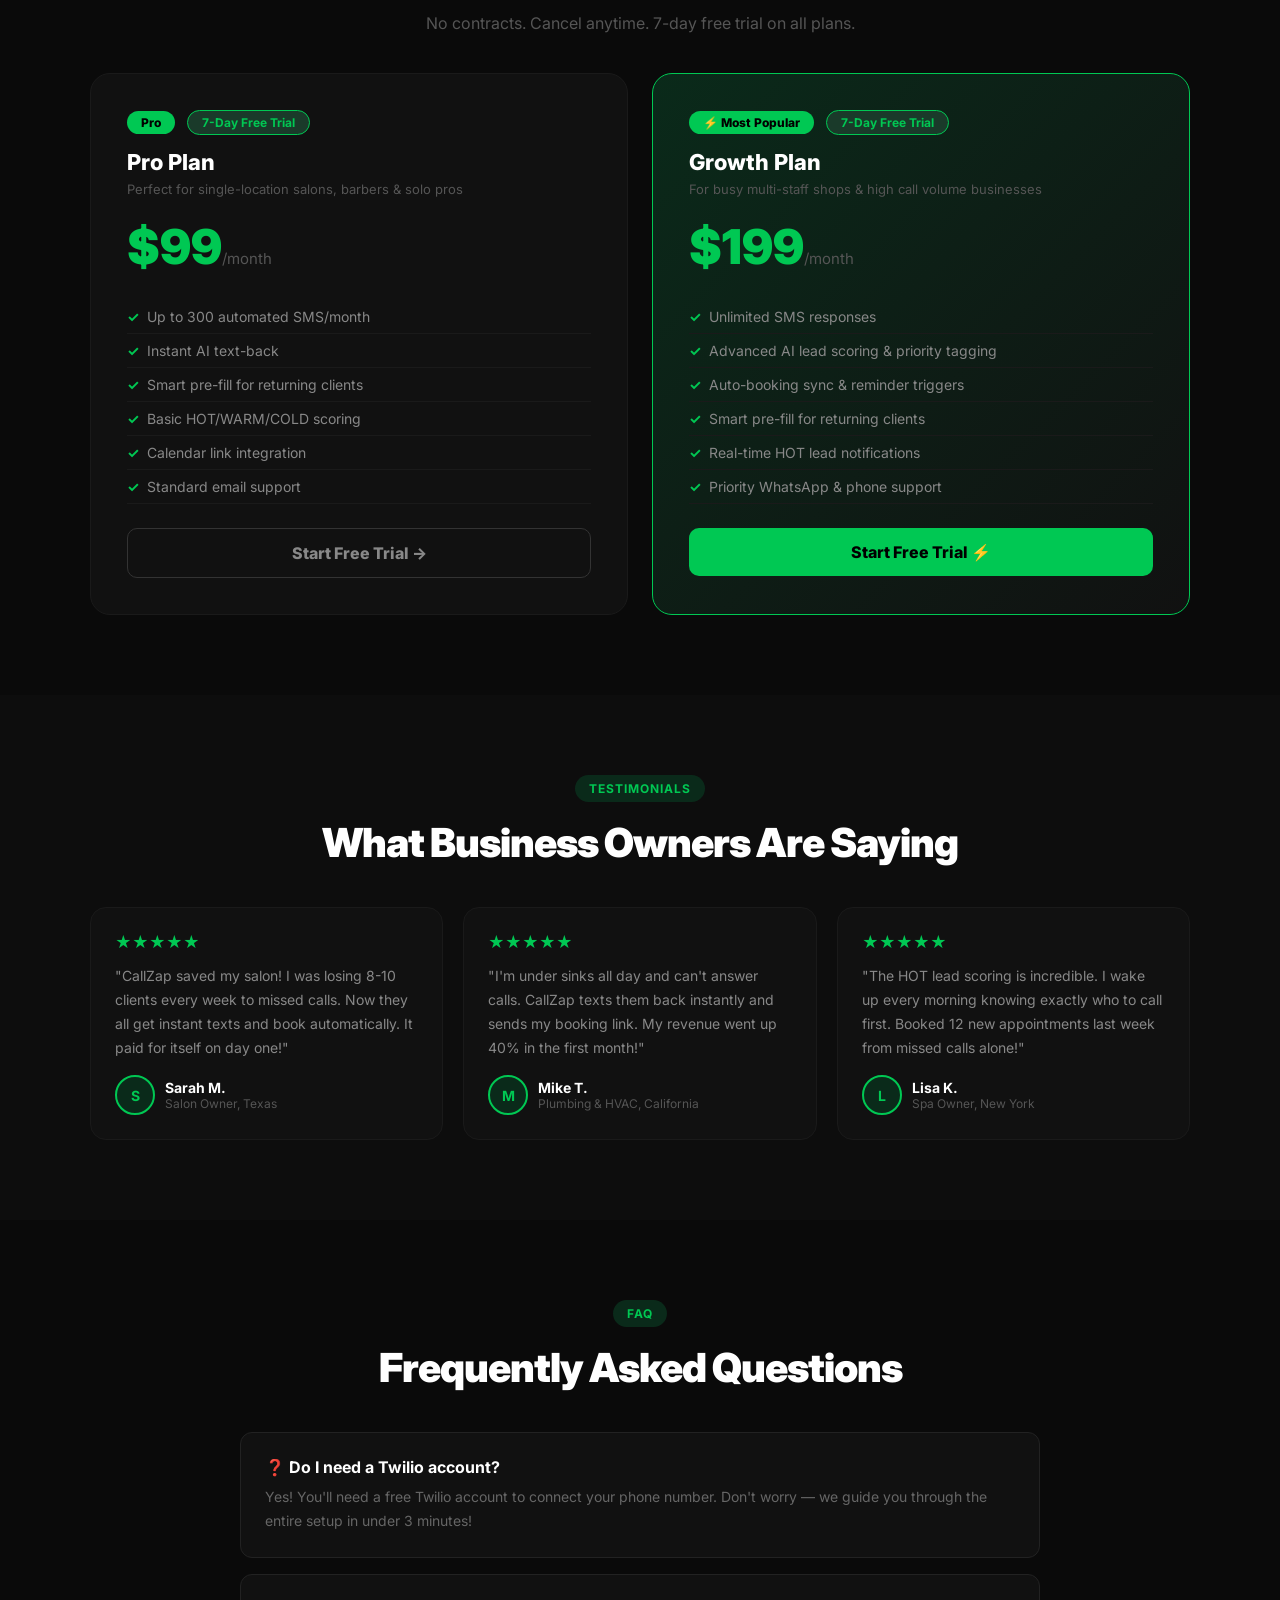
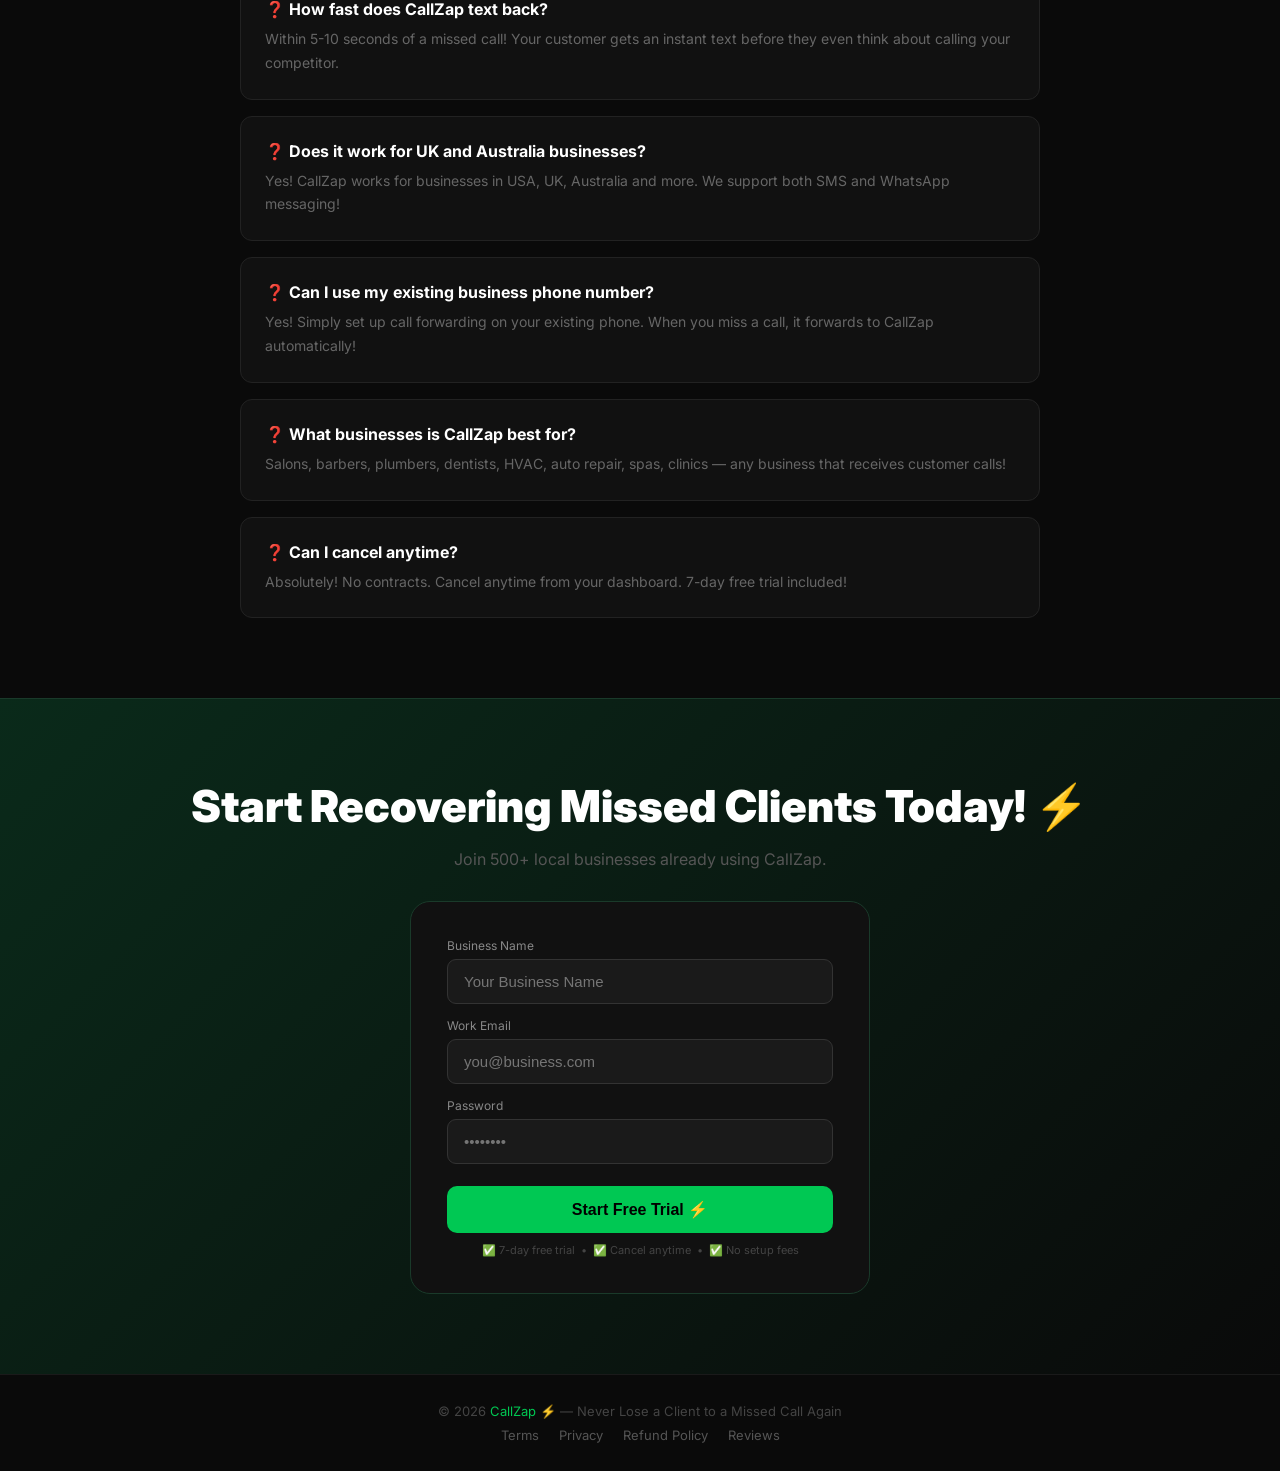
==== commit 0a02a316: "Add Reviews link to navbar and mobile menu" ====
--- a/index.html
+++ b/index.html
@@ -1,5 +1,10 @@
 <!DOCTYPE html>
 <html lang="en">
+  <link rel="manifest" href="manifest.json">
+<meta name="theme-color" content="#00c853">
+<meta name="apple-mobile-web-app-capable" content="yes">
+<meta name="apple-mobile-web-app-status-bar-style" content="black-translucent">
+<meta name="apple-mobile-web-app-title" content="CallZap">
 <head>
 <meta charset="UTF-8">
 <meta name="viewport" content="width=device-width, initial-scale=1.0">
@@ -450,10 +455,11 @@
 <nav class="navbar">
   <div class="nav-logo">Call<span>Zap</span> ⚡</div>
   <ul class="nav-links">
-    <li><a href="#features">Features</a></li>
-    <li><a href="#pricing">Pricing</a></li>
-    <li><a href="#faq">FAQ</a></li>
-  </ul>
+  <li><a href="#features">Features</a></li>
+  <li><a href="#pricing">Pricing</a></li>
+  <li><a href="#faq">FAQ</a></li>
+  <li><a href="reviews.html">⭐ Reviews</a></li>
+</ul>
   <div class="nav-right">
     <a href="login.html" class="nav-login">Login</a>
     <a href="signup.html" class="nav-cta">Try Free →</a>
@@ -468,6 +474,7 @@
   <a href="#features" onclick="toggleMenu()">Features</a>
   <a href="#pricing" onclick="toggleMenu()">Pricing</a>
   <a href="#faq" onclick="toggleMenu()">FAQ</a>
+  <a href="reviews.html" onclick="toggleMenu()">⭐ Reviews</a>
   <a href="login.html" onclick="toggleMenu()">Login</a>
   <a href="signup.html" class="mob-cta">Start Free Trial ⚡</a>
 </div>
@@ -959,5 +966,14 @@
 }
 calculateRevenue();
 </script>
+<script>
+if ('serviceWorker' in navigator) {
+  window.addEventListener('load', () => {
+    navigator.serviceWorker.register('/sw.js')
+      .then(reg => console.log('SW registered!'))
+      .catch(err => console.log('SW error:', err));
+  });
+}
+</script>
 </body>
 </html>
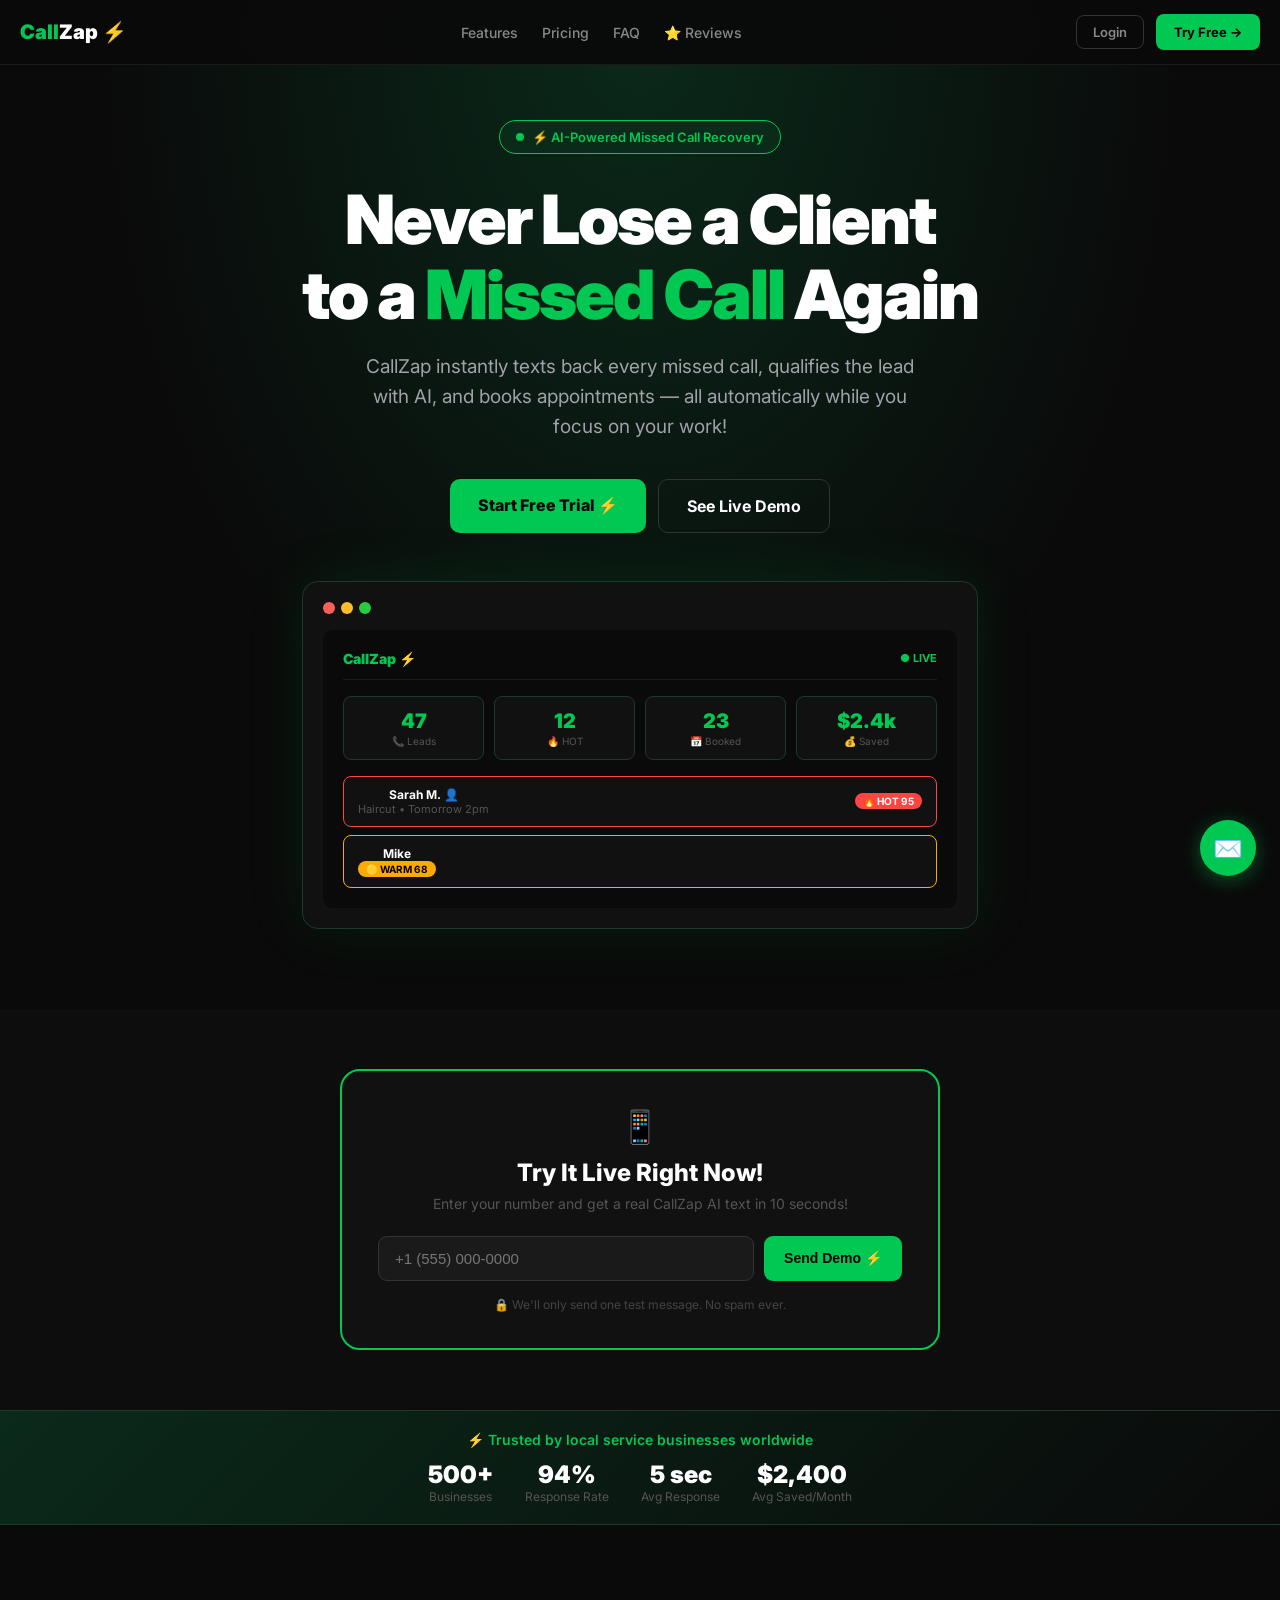
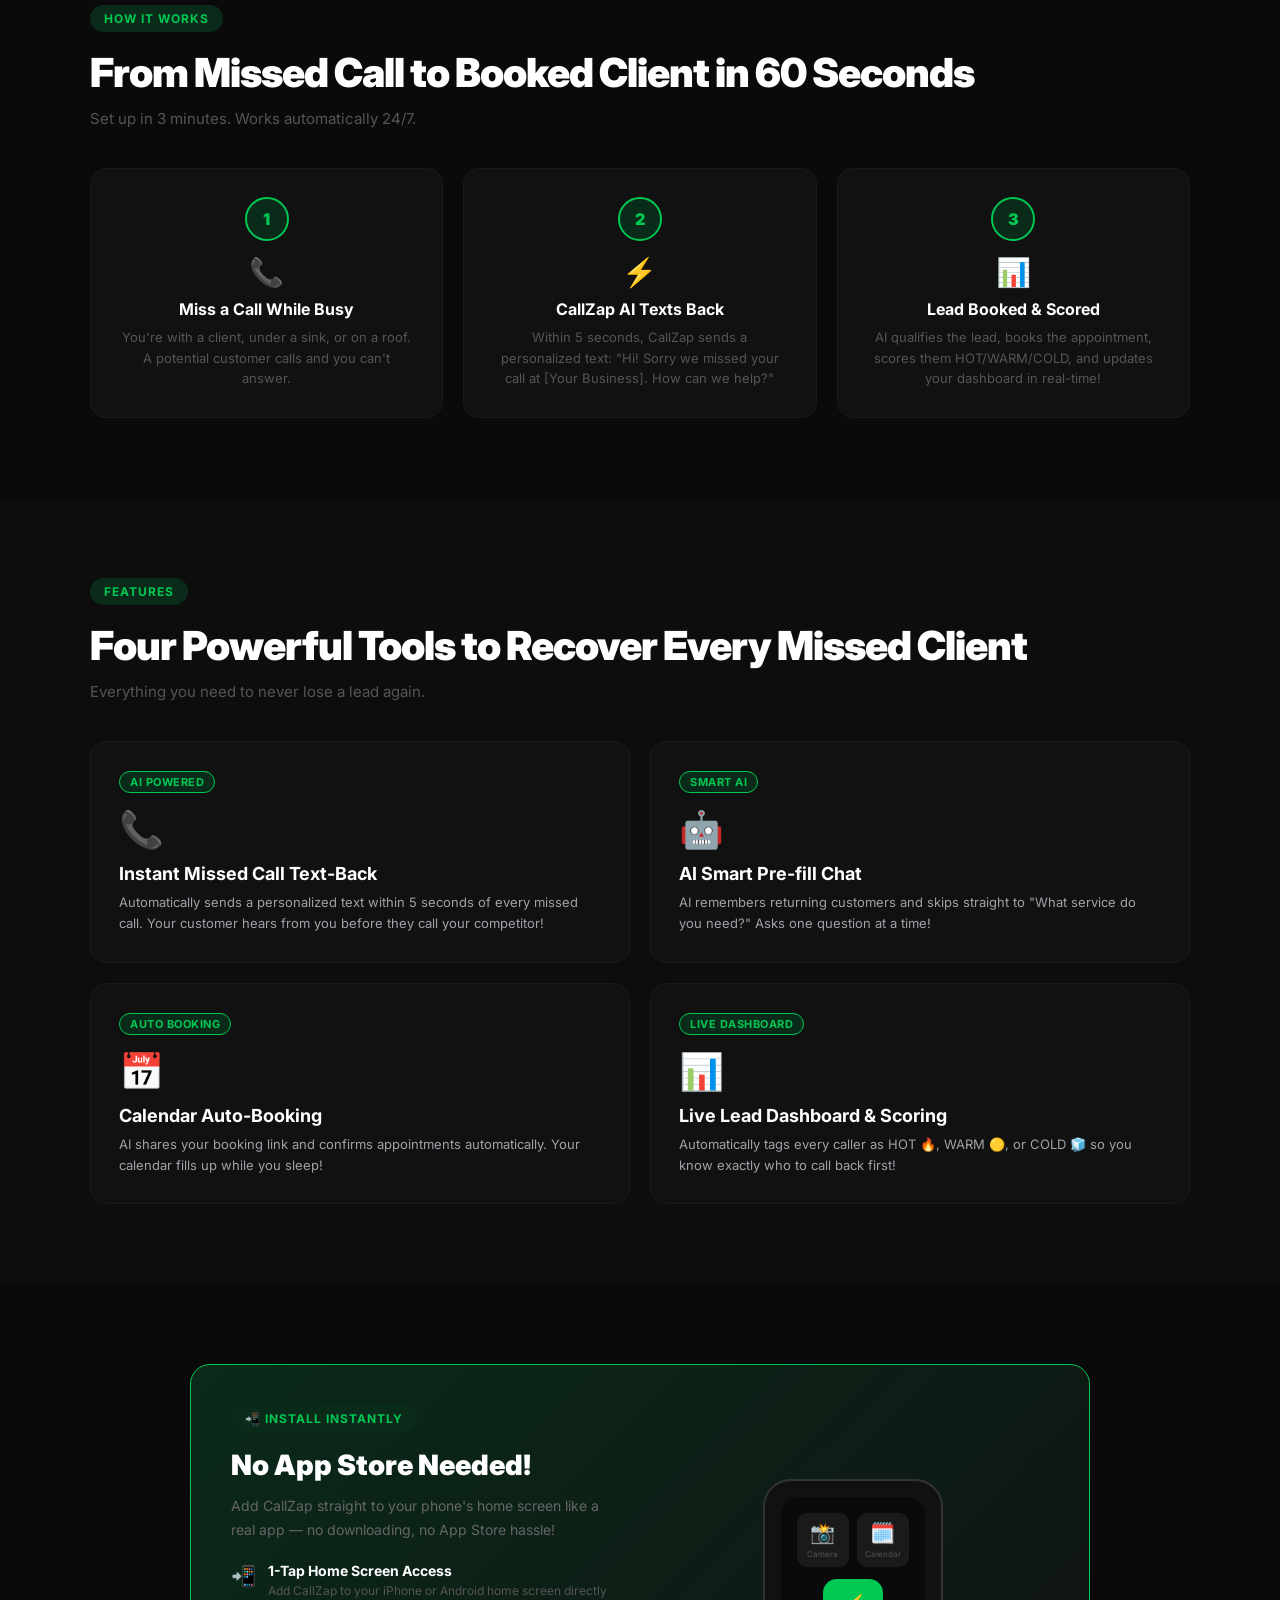
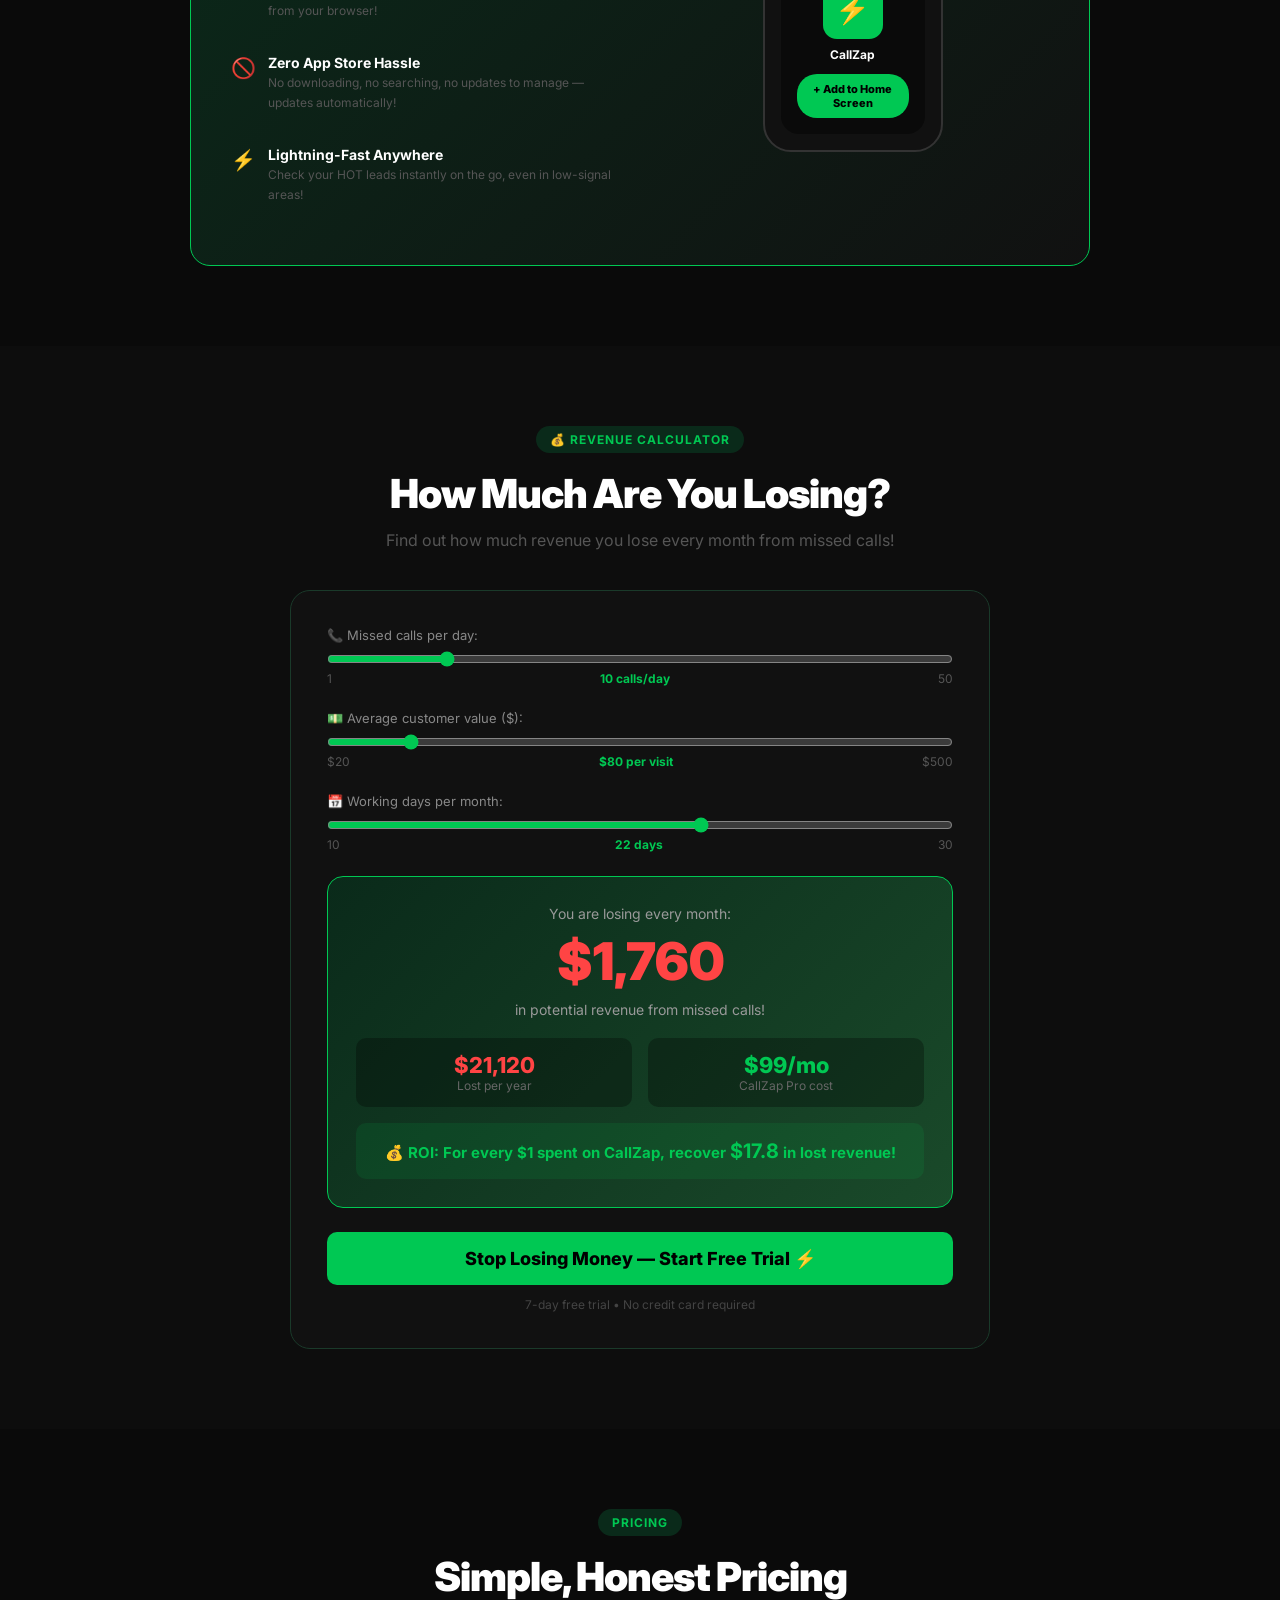
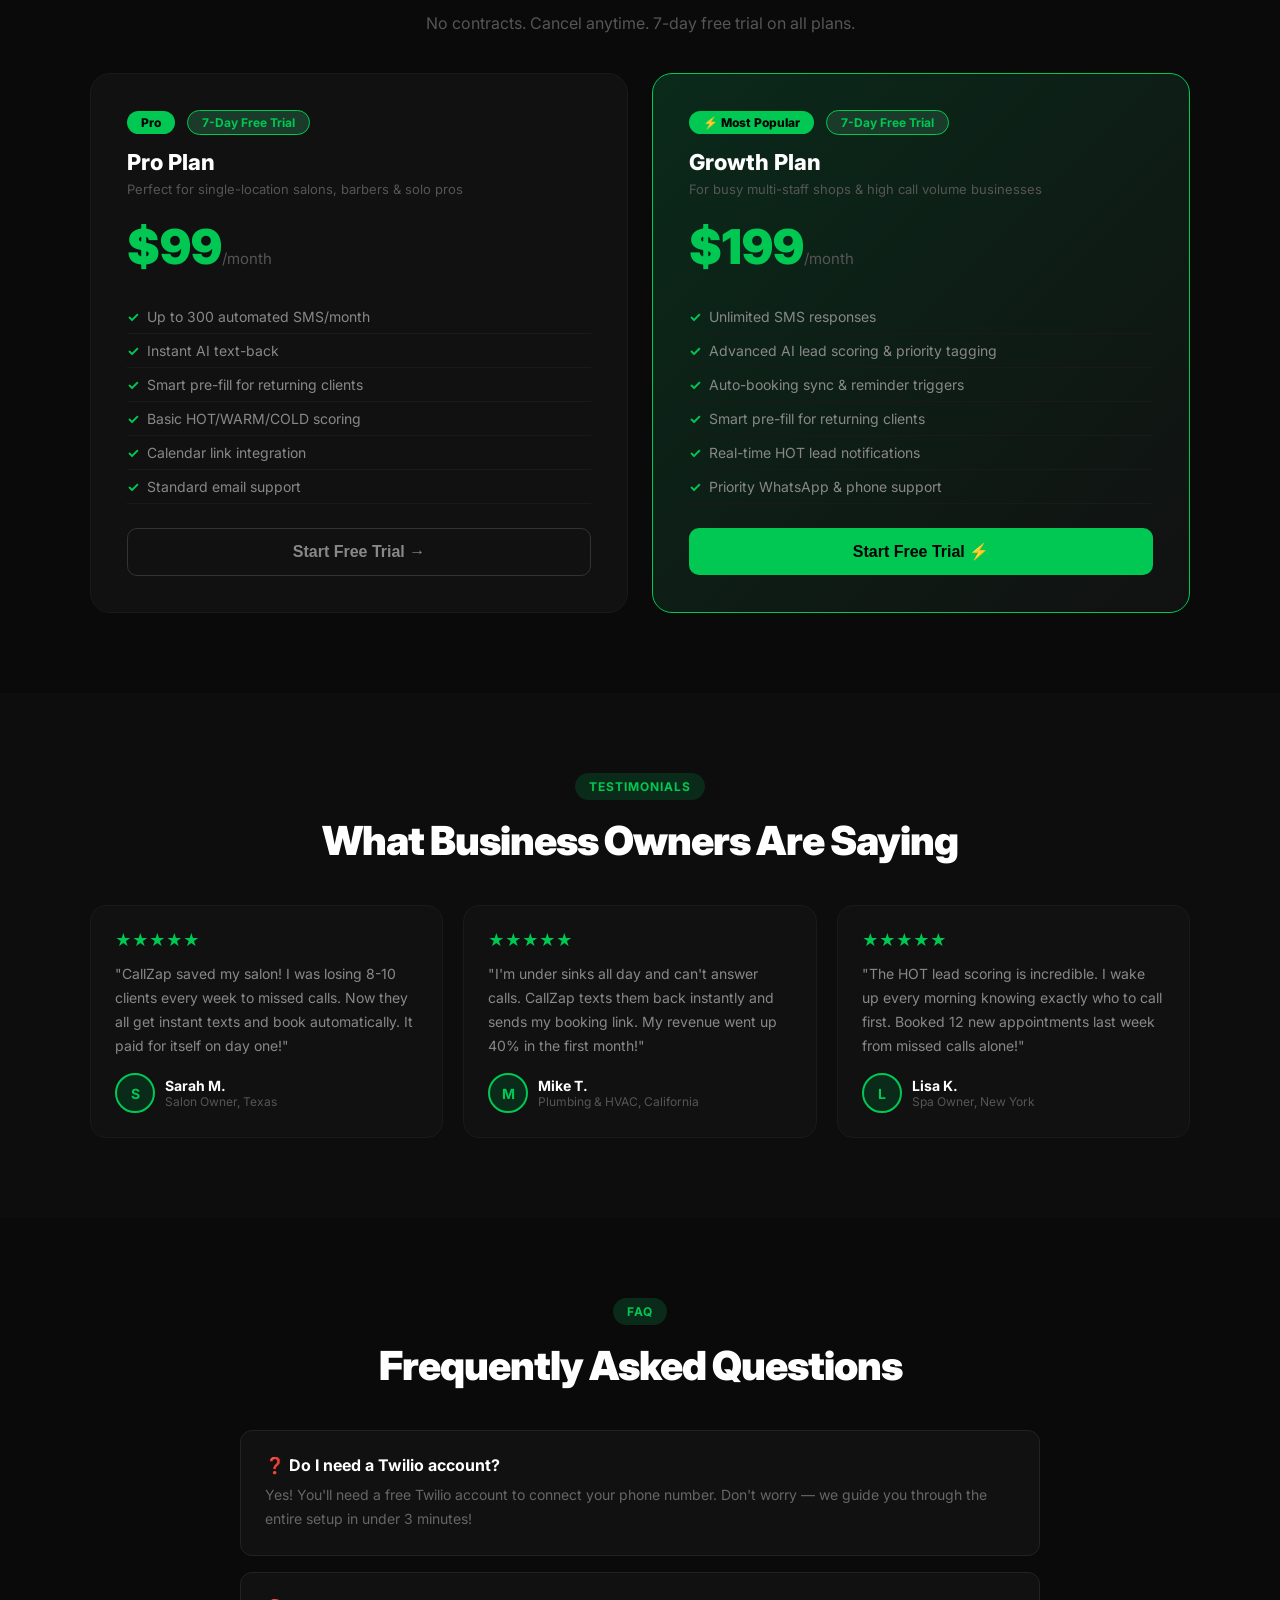
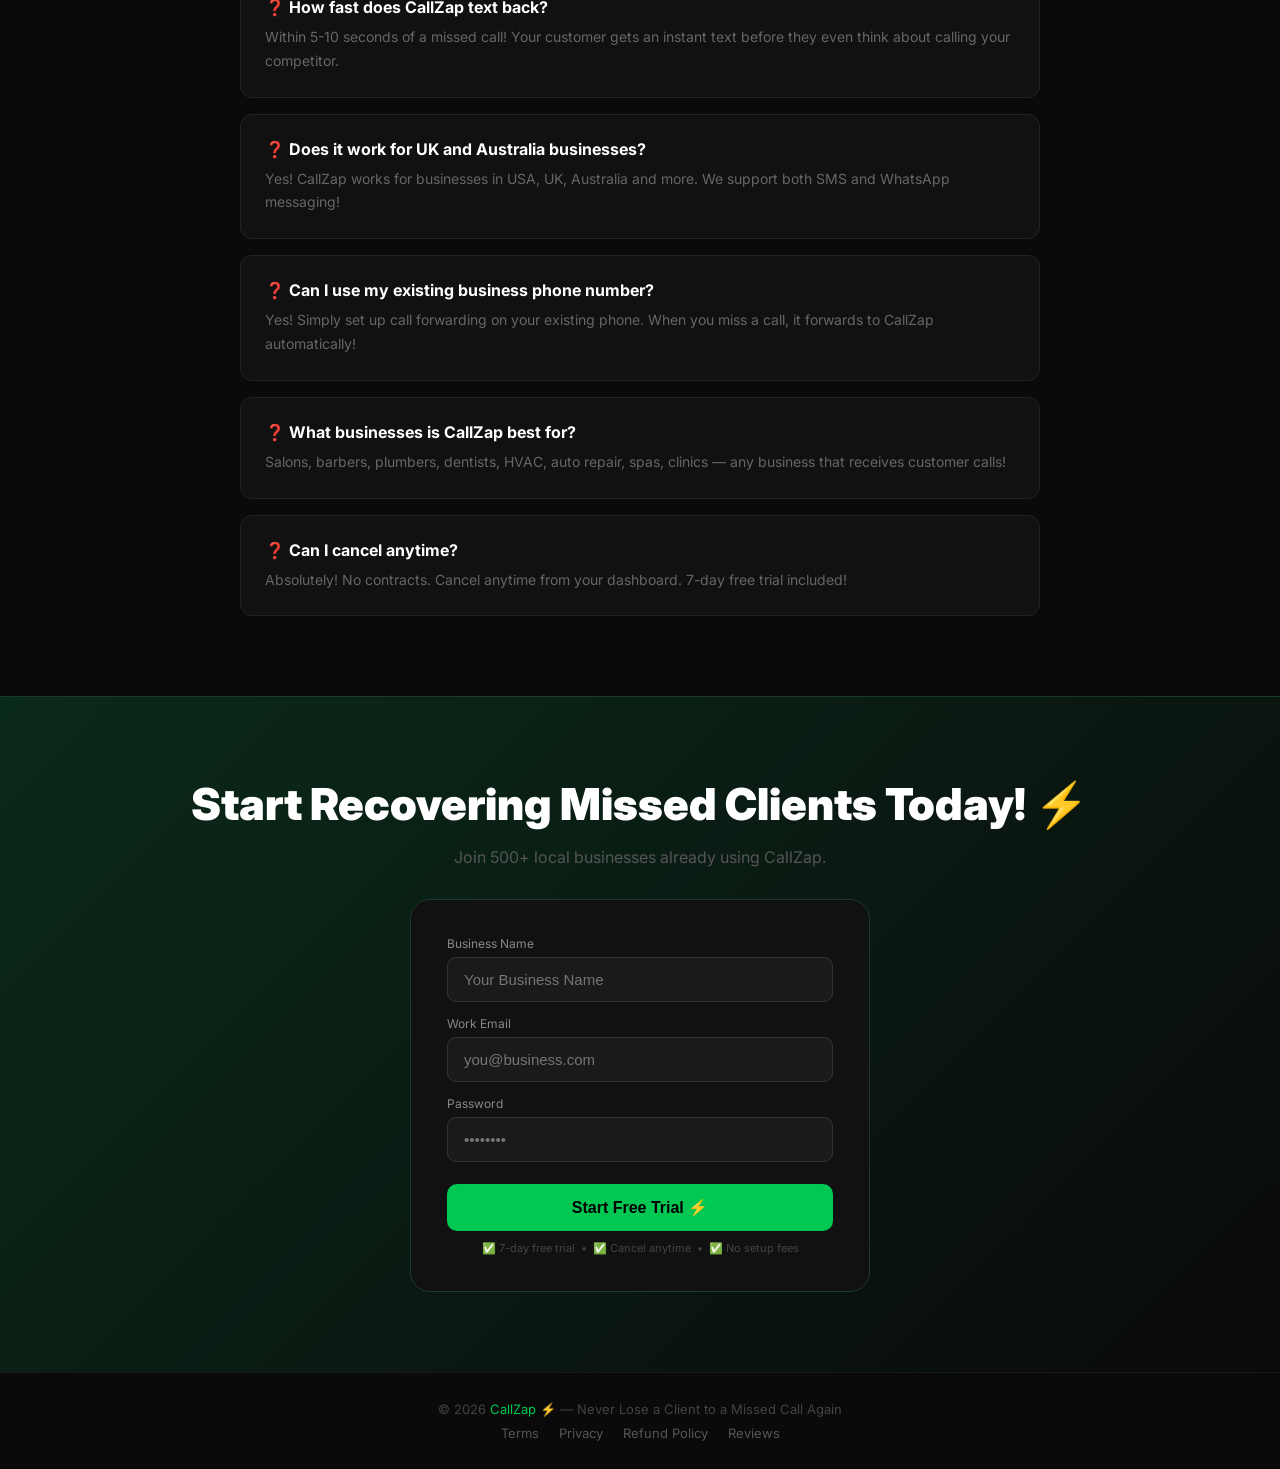
==== commit 6bc840cf: "Replace signup links with buttons for trials" ====
--- a/index.html
+++ b/index.html
@@ -786,7 +786,7 @@
           <li>Calendar link integration</li>
           <li>Standard email support</li>
         </ul>
-        <a href="signup.html" class="plan-btn outline">Start Free Trial →</a>
+        <button class="plan-btn outline" onclick="openCheckout('basic')">Start Free Trial →</button>
       </div>
       <div class="pcard popular">
         <div class="popular-badge">⚡ Most Popular</div>
@@ -802,7 +802,7 @@
           <li>Real-time HOT lead notifications</li>
           <li>Priority WhatsApp & phone support</li>
         </ul>
-        <a href="signup.html" class="plan-btn">Start Free Trial ⚡</a>
+        <button class="plan-btn" onclick="openCheckout('pro')">Start Free Trial ⚡</button>
       </div>
     </div>
   </div>
@@ -931,7 +931,7 @@
   document.getElementById('mobileMenu').classList.toggle('open');
 }
 
-Paddle.Initialize({ token: 'live_YOUR_TOKEN_HERE' });
+Paddle.Initialize({ token: 'live_e70b7dcfa66bf1cb8e112e99273' });
 
 const PADDLE_PRICES = {
   basic: 'pri_01kwxkpzx0j0mztgejm72vw9nx',
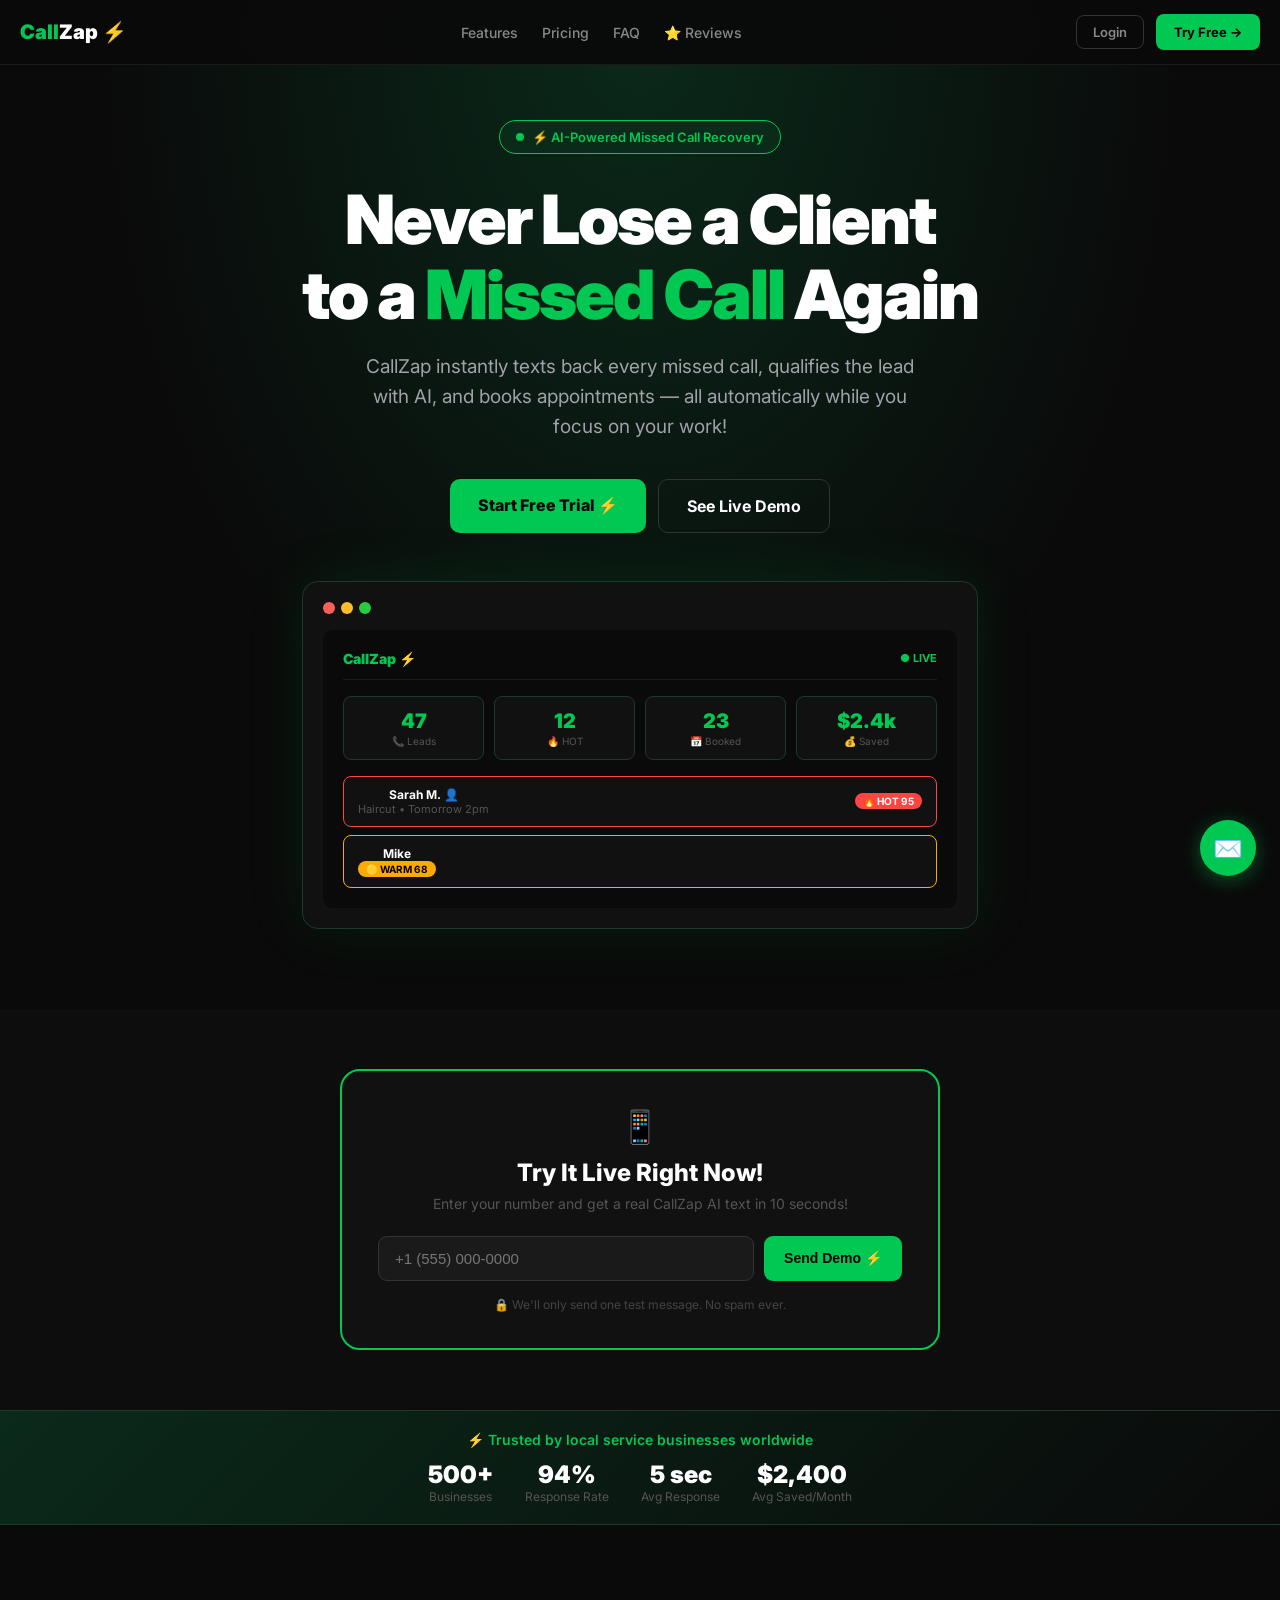
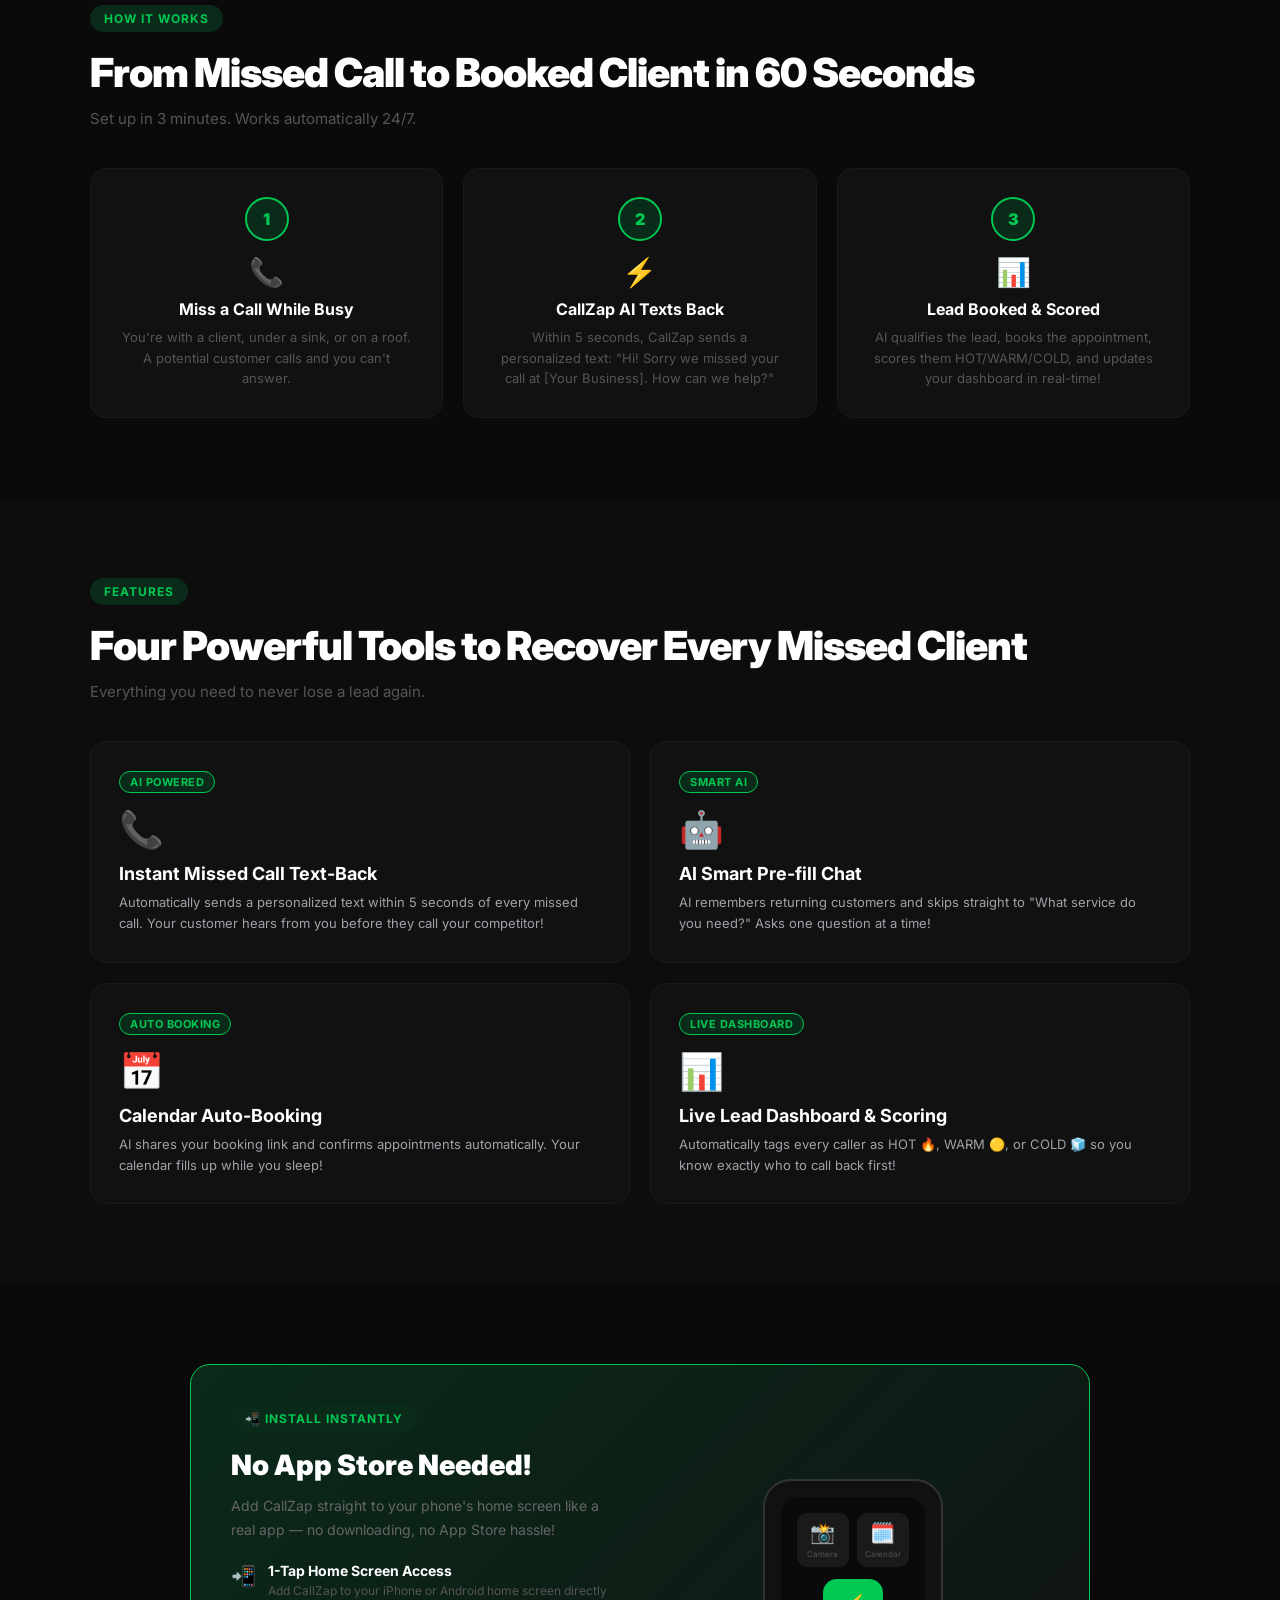
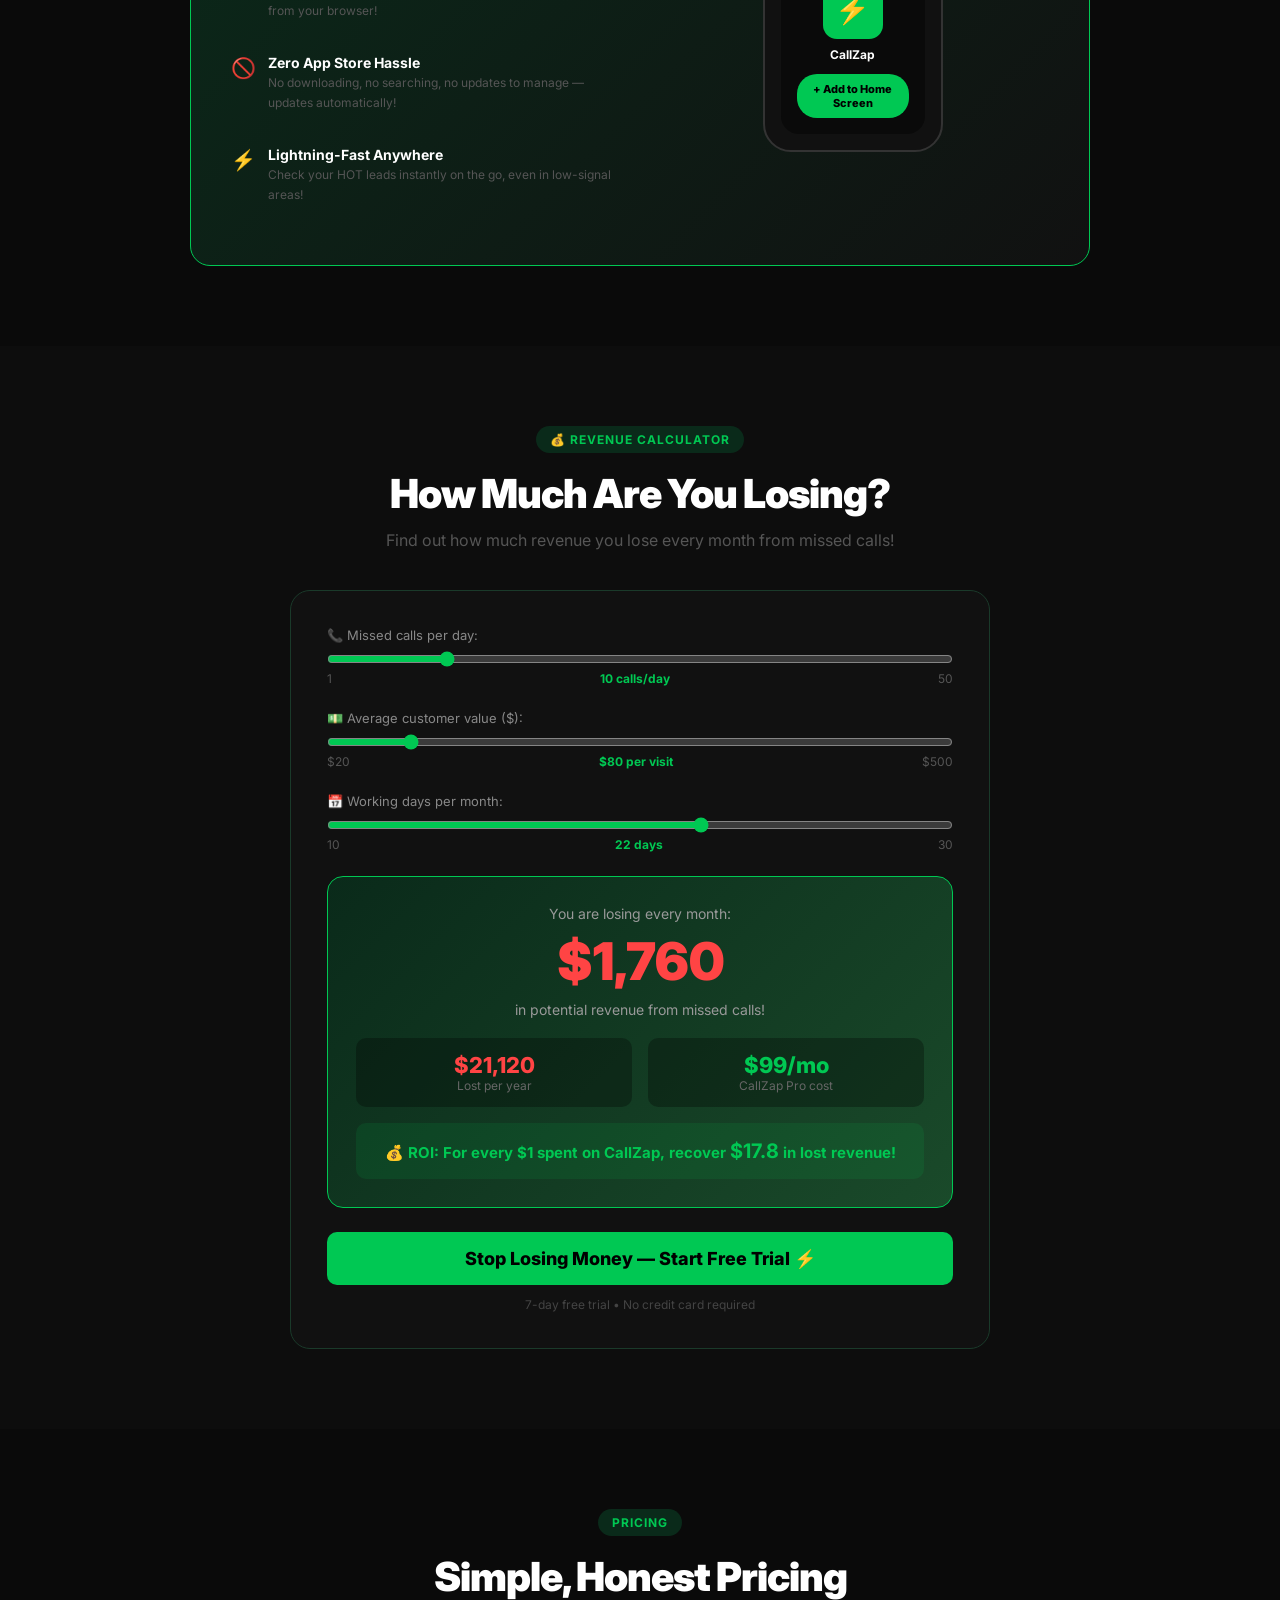
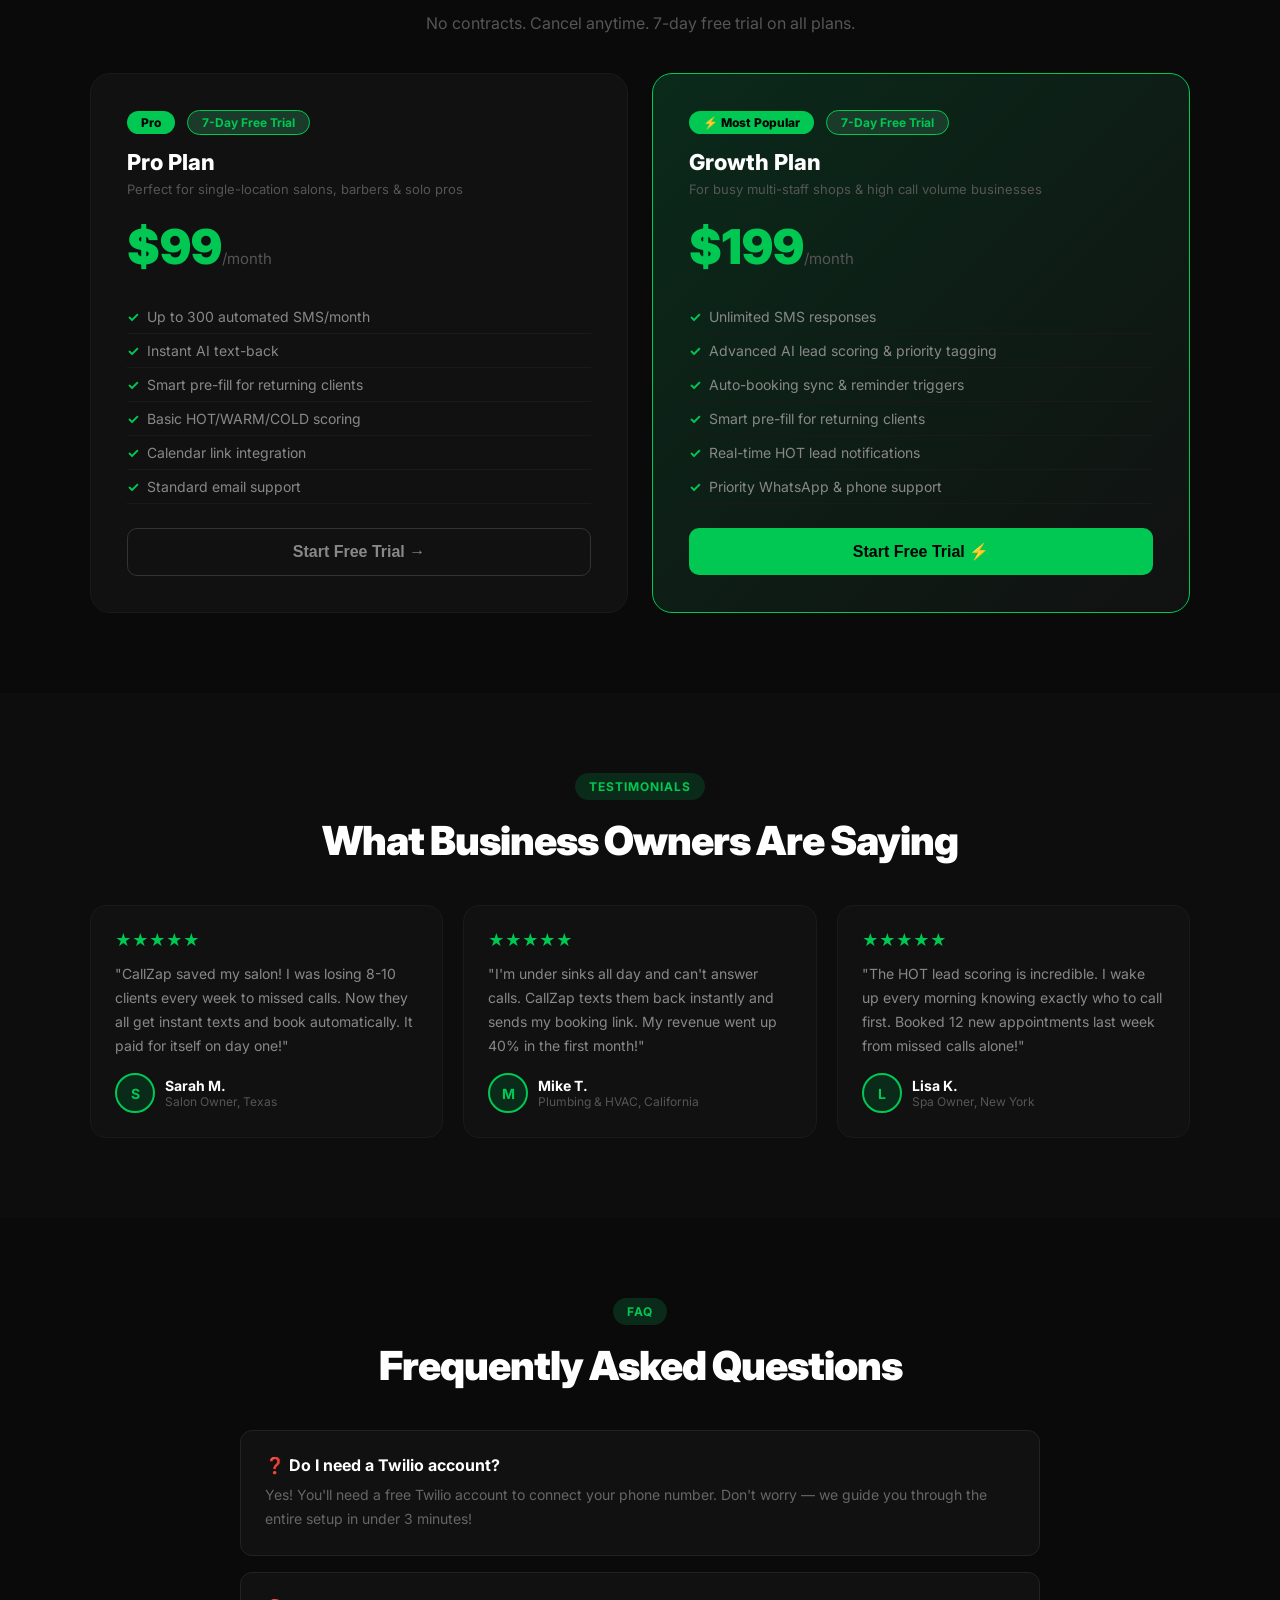
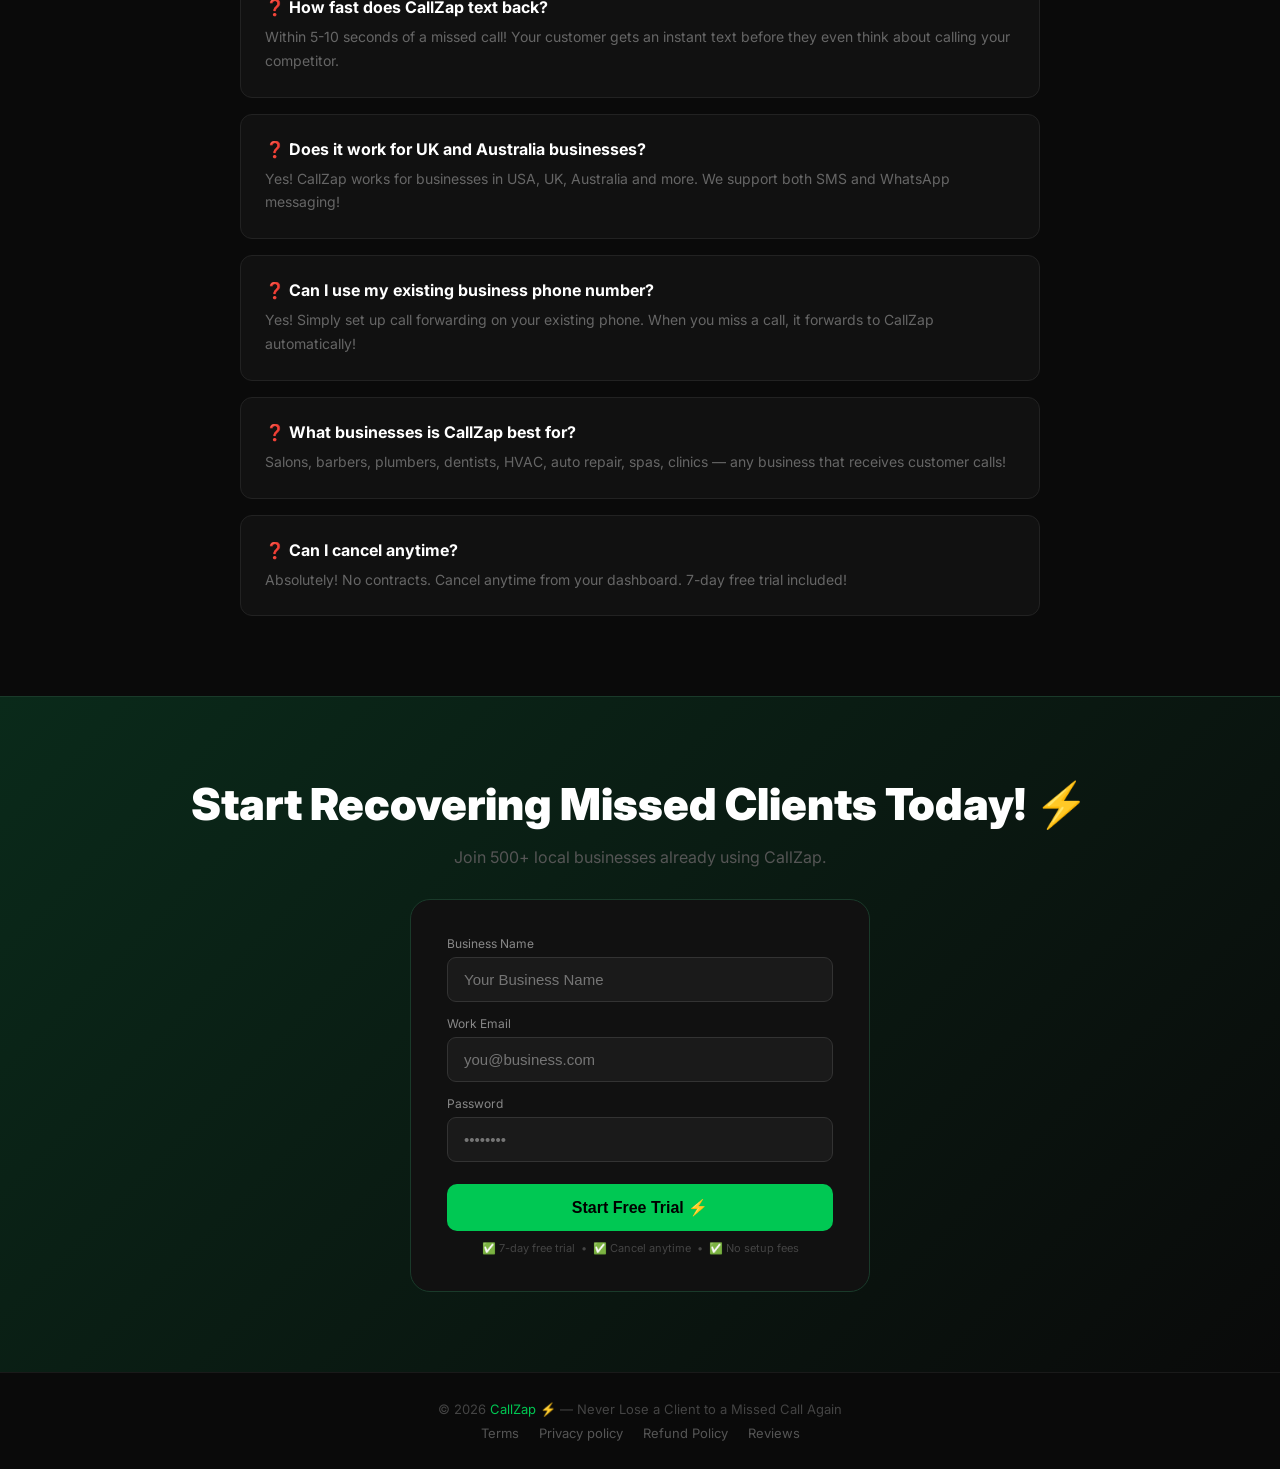
==== commit 07827769: "Update privacy link text to 'Privacy policy'" ====
--- a/index.html
+++ b/index.html
@@ -916,7 +916,7 @@
   <p>© 2026 <span>CallZap ⚡</span> — Never Lose a Client to a Missed Call Again</p>
   <p style="margin-top:8px;">
     <a href="terms.html">Terms</a>
-    <a href="privacy.html">Privacy</a>
+    <a href="privacy.html">Privacy policy</a>
     <a href="refund.html">Refund Policy</a>
     <a href="reviews.html">Reviews</a>
   </p>
